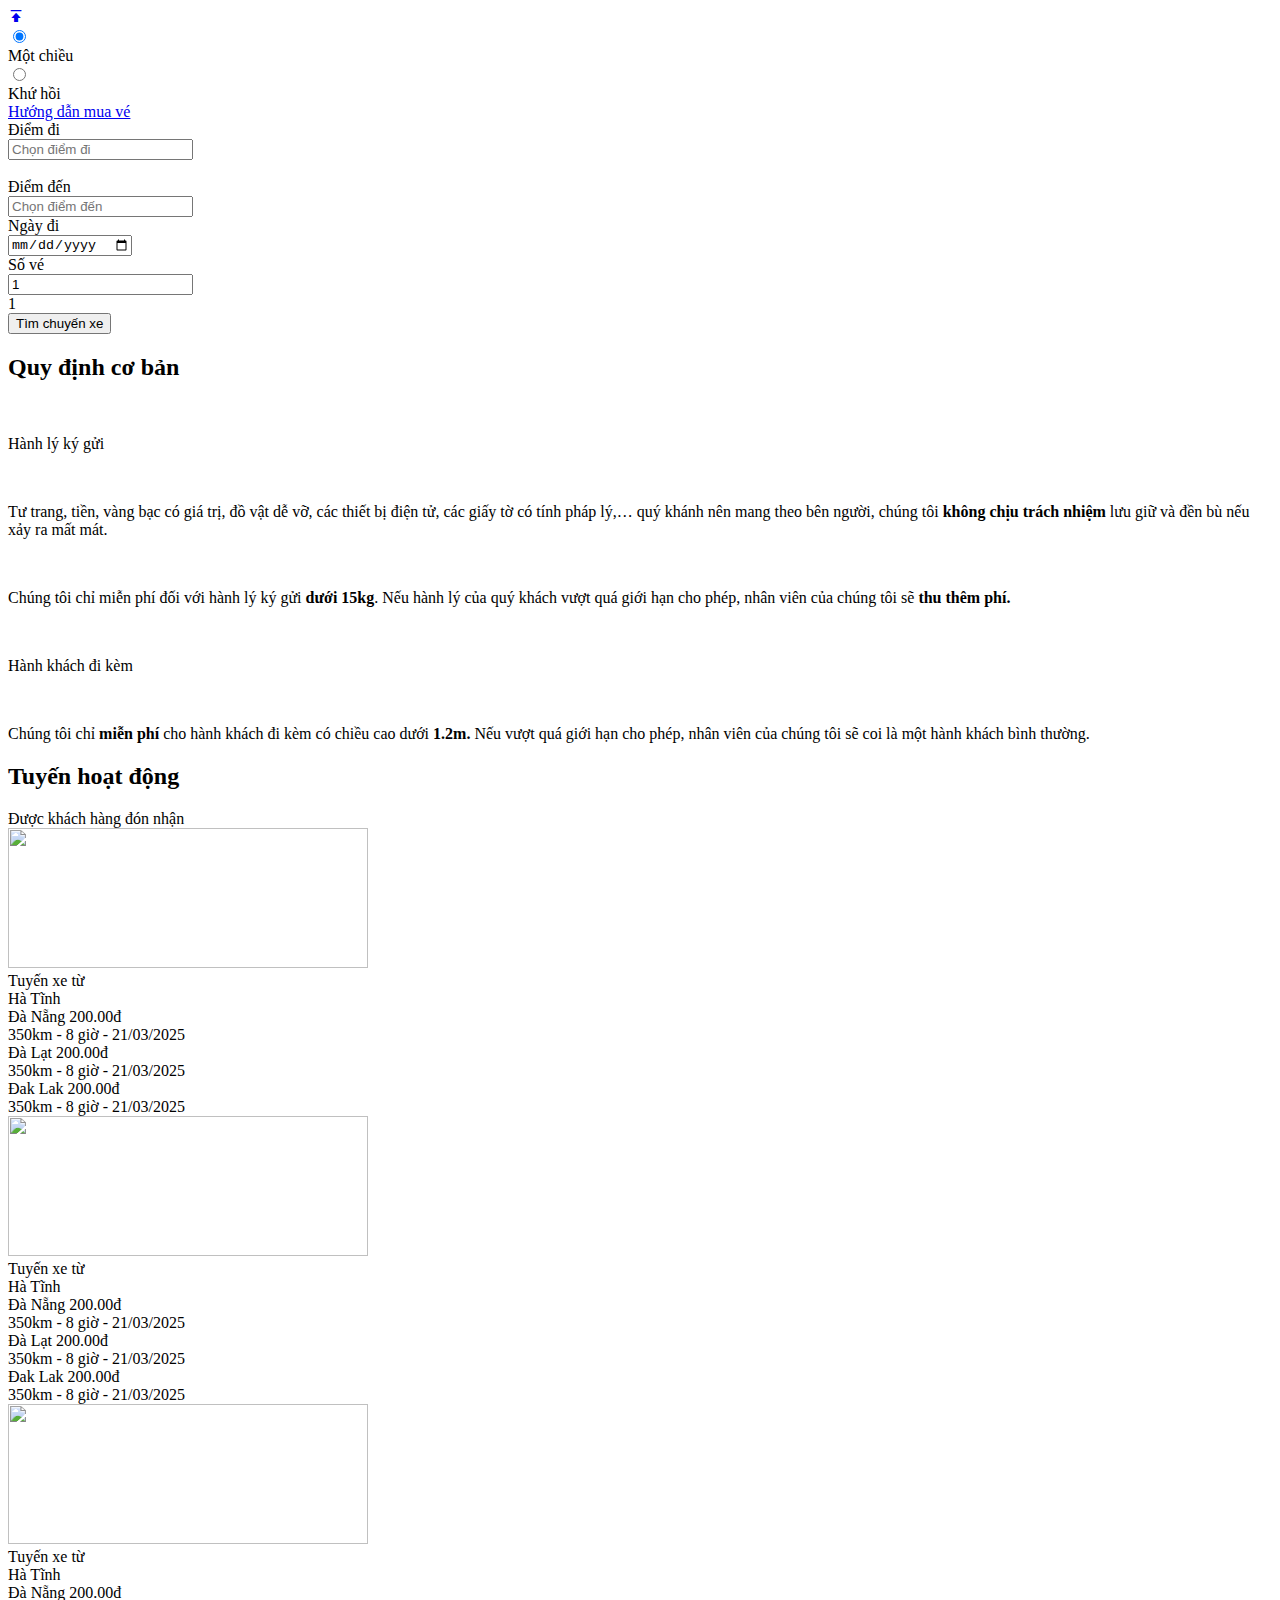
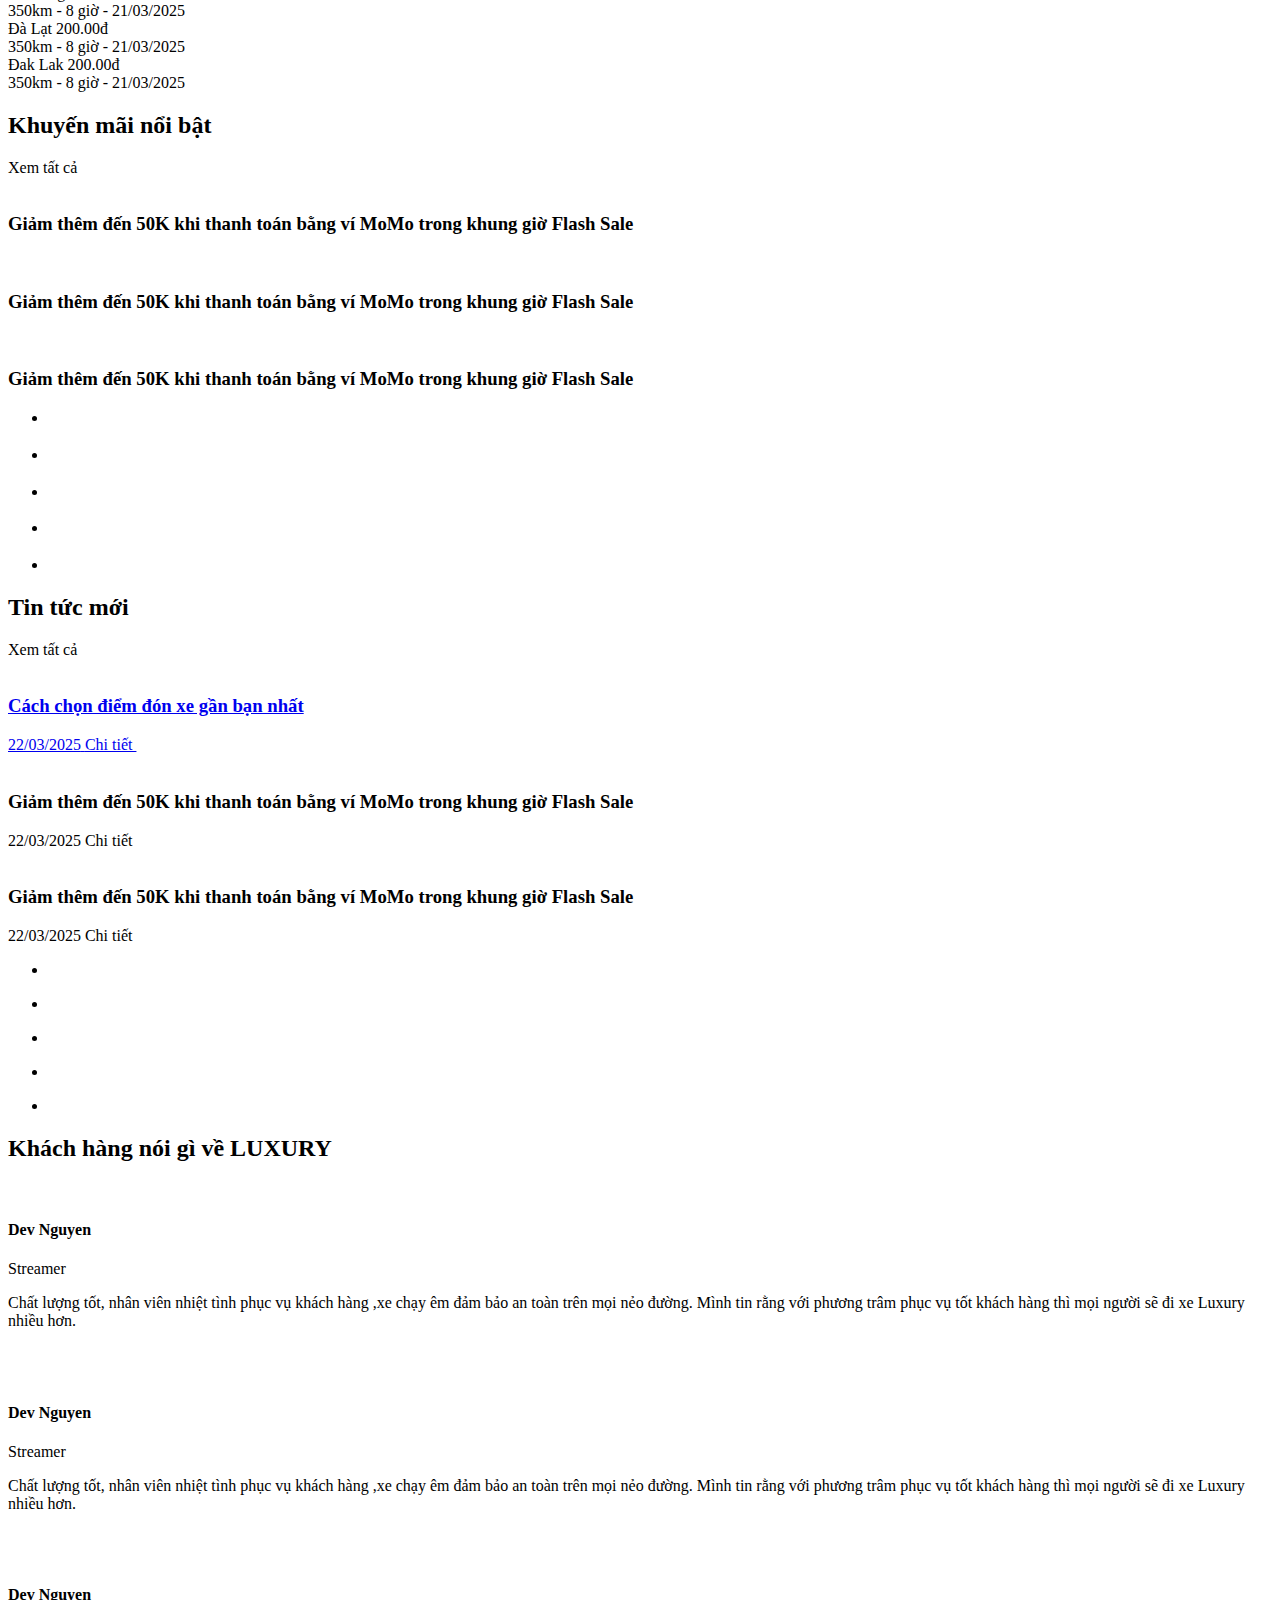
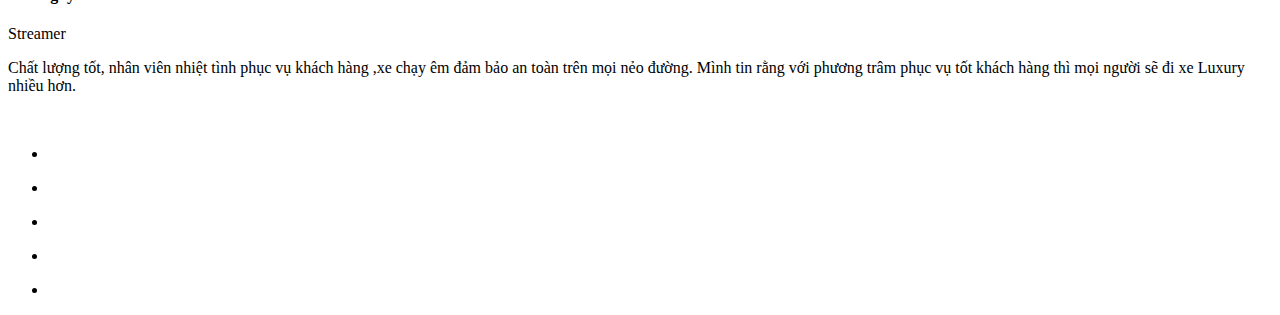
==== src/main/resources/index.html @ 5d23e28c "add index.html" ====
<!DOCTYPE html>
<html lang="en">

<head>
    <meta charset="UTF-8">
    <meta name="viewport" content="width=device-width, initial-scale=1.0">
    <title>LUXURY BUS</title>

    <!-- Favicon -->
    <link rel="apple-touch-icon" sizes="76x76" href="./assets/favicon/logo72x72.png">
    <link rel="icon" type="image/icon" sizes="32x32" href="./assets/favicon/logo32x32.png">
    <link rel="icon" type="image/icon" sizes="16x16" href="./assets/favicon/logo16x16.png">
    <link rel="manifest" href="./assets/favicon/site.webmanifest">
    <meta name="msapplication-TileColor" content="#da532c" />
    <meta name="theme-color" content="#ffffff" />

    <!-- Fonts -->
    <link rel="preconnect" href="https://fonts.googleapis.com">
    <link rel="preconnect" href="https://fonts.gstatic.com" crossorigin>
    <link href="https://fonts.googleapis.com/css2?family=Inter+Tight:ital,wght@0,100..900;1,100..900&display=swap"
        rel="stylesheet">

    <!-- Icon -->
    <link href="https://unpkg.com/boxicons@2.0.7/css/boxicons.min.css" rel="stylesheet" />

    <!-- Styles -->
    <link rel="stylesheet" href="./assets/css/main.css">

    <!-- Script -->
    <script src="./assets/js/scripts.js"></script>

</head>

<body>
    <!-- Header -->
    <header id="header" class="header"></header>
    <script>
        load("#header", "./templates/header.html");
    </script>

    <a href="#home" class="back-to-top">
        <i class="bx bxs-to-top"></i>
    </a>

    <!-- Main -->
    <main class="container home">
        <!-- Search tickets -->
        <div class="search-form">
            <form action="" class="search-form__form">
                <!-- Chọn loại vé -->
                <div class="search-form__select">
                    <div class="search-form__select search-form__select--left">
                        <div class="search-form__radio">
                            <div class="search-form__text-input">
                                <input type="radio" checked name="option" id="option1" class="search-form__input">
                            </div>
                            <label for="option1" class="search-form__label--option">Một chiều</label>
                        </div>
                        <div class="search-form__radio">
                            <div class="search-form__text-input">
                                <input type="radio" name="option" id="option2" class="search-form__input">
                            </div>
                            <label for="option2" class="search-form__label--option">Khứ hồi</label>
                        </div>
                    </div>
                    <div class="search-form__select search-form__select--right d-lg-none">
                        <a href="#!" class="text-value">Hướng dẫn mua vé</a>
                    </div>
                </div>

                <!-- Chọn thông tin -->
                <div class="search-form__content">
                    <!-- Row 1 -->
                    <div class="search-form__row search-form__row--left">
                        <div class="search-form__group search-form__group--left">
                            <label for="go-on" class="search-form__label">Điểm đi</label>
                            <div class="search-form__text-input input-search">
                                <input type="text" id="go-on" placeholder="Chọn điểm đi" required
                                    class="input-search__input input-search__input--go-on">
                            </div>
                        </div>
                        <img src="./assets/icons/switch_location.svg" class="search-form__group--icon switch-icon"
                            alt="">
                        <div class="search-form__group search-form__group--right">
                            <label for="go-off" class="search-form__label">Điểm đến</label>
                            <div class="search-form__text-input input-search">
                                <input type="text" id="go-off" placeholder="Chọn điểm đến" required
                                    class="input-search__input input-search__input--go-off">
                            </div>
                        </div>
                    </div>

                    <div class="separate d-none d-lg-block"></div>

                    <!-- Row 2 -->
                    <div class="search-form__row">
                        <div class="search-form__group">
                            <label for="full-name" class="search-form__label">Ngày đi</label>
                            <div class="search-form__text-input input-search">
                                <input type="date" id="full-name" placeholder="Chọn ngày đi" required
                                    class="input-search__input">
                            </div>
                        </div>
                        <div class="search-form__group search-form__group--lg">
                            <label for="full-name" class="search-form__label">Số vé</label>
                            <div class="search-form__text-input input-search input-search__icon d-lg-none">
                                <input type="text" id="full-name" value="1" required class="input-search__input">
                                <span class="d-lg-none">
                                    <img src="./assets/icons/arrow_down_select.svg" alt="">
                                </span>
                            </div>
                            <div class="search-form__text-input input-search input-search__icon--lg d-none d-lg-flex">
                                <span>1</span>
                                <img src="./assets/icons/arrow_down_select.svg" alt="">
                            </div>
                        </div>
                    </div>
                </div>

                <!-- Button -->
                <div class="search-form__bottom">
                    <button class="search-form__bottom--button btn btn--primary btn--rounded">Tìm chuyến xe</button>
                </div>
            </form>
        </div>

        <!-- Quy định -->
        <section id="rules" class="home__container">
            <div class="home__row">
                <h2 class="home__heading">Quy định cơ bản</h2>
            </div>
            <div class="home__rules row row-cols-2 row-cols-lg-1">
                <!-- Rules 1 -->
                <div class="col">
                    <article class="rules-item">
                        <div class="rules-item__info">
                            <div class="rules-item__title">
                                <span>
                                    <img class="rules-item__title--icon" src="./assets/icons/attach.svg" alt="">
                                </span>
                                <p class="rules-item__title--text">Hành lý ký gửi</p>
                            </div>
                            <div class="rules-item__desc">
                                <span>
                                    <img class="rules-item__desc--icon" src="./assets/icons/info.svg" alt="">
                                </span>
                                <p class="rules-item__desc--text">
                                    Tư trang, tiền, vàng bạc có giá trị, đồ vật dễ vỡ, các thiết bị điện tử, các giấy tờ
                                    có tính pháp lý,… quý khánh nên
                                    mang theo bên người, chúng tôi <strong>không chịu trách nhiệm </strong>lưu giữ và
                                    đền bù nếu xảy ra mất mát.
                                </p>
                            </div>
                            <div class="rules-item__desc">
                                <span>
                                    <img class="rules-item__desc--icon" src="./assets/icons/info.svg" alt="">
                                </span>
                                <p class="rules-item__desc--text">
                                    Chúng tôi chỉ miễn phí đối với hành lý ký gửi <strong>dưới 15kg</strong>. Nếu hành
                                    lý của quý khách vượt quá giới hạn cho phép, nhân viên
                                    của chúng tôi sẽ <strong>thu thêm phí.</strong> 
                                </p>
                            </div>
                        </div>
                    </article>
                </div>
                <!-- Rules 2 -->
                <div class="col">
                    <article class="rules-item">
                        <div class="rules-item__info">
                            <div class="rules-item__title">
                                <span>
                                    <img class="rules-item__title--icon" src="./assets/icons/people.svg" alt="">
                                </span>
                                <p class="rules-item__title--text">Hành khách đi kèm</p>
                            </div>
                            <div class="rules-item__desc">
                                <span>
                                    <img class="rules-item__desc--icon" src="./assets/icons/info.svg" alt="">
                                </span>
                                <p class="rules-item__desc--text">
                                    Chúng tôi chỉ <strong>miễn phí</strong> cho hành khách đi kèm có chiều cao dưới
                                    <strong>1.2m.</strong> Nếu vượt quá giới hạn cho phép, nhân viên của chúng
                                    tôi sẽ coi là một hành khách bình thường.
                                </p>
                            </div>
                        </div>
                    </article>
                </div>
            </div>
        </section>

        <!-- Tuyến hoạt động -->
        <section id="routes" class="home__container">
            <div class="home__row">
                <h2 class="home__heading">Tuyến hoạt động</h2>
                <span class="home__heading--content">Được khách hàng đón nhận</span>
            </div>
            <div class="home__route">
                <!-- Route 1 -->
                <article class="route-item">
                    <div class="route-item__thumb">
                        <img loading="lazy" width="360" height="140" decoding="async" src="./assets/imgs/sg.png" alt=""
                            class="">
                    </div>
                    <div class="route-item__intro">
                        <span class="route-item__intro--text">Tuyến xe từ</span>
                        <br>
                        <span class="route-item__intro--bold">Hà Tĩnh</span>
                    </div>
                    <div class="route-item__list">
                        <!-- Item 1 -->
                        <div class="route-item__item">
                            <div class="route-item__item--title">
                                <span class="route-item__item--text">Đà Nẵng</span>
                                <span class="route-item__item--price">200.00đ</span>
                            </div>
                            <span class="route-item__item--desc">350km - 8 giờ - 21/03/2025</span>
                        </div>
                        <!-- Item 2 -->
                        <div class="route-item__item">
                            <div class="route-item__item--title">
                                <span class="route-item__item--text">Đà Lạt</span>
                                <span class="route-item__item--price">200.00đ</span>
                            </div>
                            <span class="route-item__item--desc">350km - 8 giờ - 21/03/2025</span>
                        </div>
                        <!-- Item 3 -->
                        <div class="route-item__item">
                            <div class="route-item__item--title">
                                <span class="route-item__item--text">Đak Lak</span>
                                <span class="route-item__item--price">200.00đ</span>
                            </div>
                            <span class="route-item__item--desc">350km - 8 giờ - 21/03/2025</span>
                        </div>
                    </div>
                </article>
                <!-- Route 2 -->
                <article class="route-item">
                    <div class="route-item__thumb">
                        <img loading="lazy" width="360" height="140" decoding="async" src="./assets/imgs/sg.png" alt=""
                            class="">
                    </div>
                    <div class="route-item__intro">
                        <span class="route-item__intro--text">Tuyến xe từ</span>
                        <br>
                        <span class="route-item__intro--bold">Hà Tĩnh</span>
                    </div>
                    <div class="route-item__list">
                        <!-- Item 1 -->
                        <div class="route-item__item">
                            <div class="route-item__item--title">
                                <span class="route-item__item--text">Đà Nẵng</span>
                                <span class="route-item__item--price">200.00đ</span>
                            </div>
                            <span class="route-item__item--desc">350km - 8 giờ - 21/03/2025</span>
                        </div>
                        <!-- Item 2 -->
                        <div class="route-item__item">
                            <div class="route-item__item--title">
                                <span class="route-item__item--text">Đà Lạt</span>
                                <span class="route-item__item--price">200.00đ</span>
                            </div>
                            <span class="route-item__item--desc">350km - 8 giờ - 21/03/2025</span>
                        </div>
                        <!-- Item 3 -->
                        <div class="route-item__item">
                            <div class="route-item__item--title">
                                <span class="route-item__item--text">Đak Lak</span>
                                <span class="route-item__item--price">200.00đ</span>
                            </div>
                            <span class="route-item__item--desc">350km - 8 giờ - 21/03/2025</span>
                        </div>
                    </div>
                </article>
                <!-- Route 3 -->
                <article class="route-item">
                    <div class="route-item__thumb">
                        <img loading="lazy" width="360" height="140" decoding="async" src="./assets/imgs/sg.png" alt=""
                            class="">
                    </div>
                    <div class="route-item__intro">
                        <span class="route-item__intro--text">Tuyến xe từ</span>
                        <br>
                        <span class="route-item__intro--bold">Hà Tĩnh</span>
                    </div>
                    <div class="route-item__list">
                        <!-- Item 1 -->
                        <div class="route-item__item">
                            <div class="route-item__item--title">
                                <span class="route-item__item--text">Đà Nẵng</span>
                                <span class="route-item__item--price">200.00đ</span>
                            </div>
                            <span class="route-item__item--desc">350km - 8 giờ - 21/03/2025</span>
                        </div>
                        <!-- Item 2 -->
                        <div class="route-item__item">
                            <div class="route-item__item--title">
                                <span class="route-item__item--text">Đà Lạt</span>
                                <span class="route-item__item--price">200.00đ</span>
                            </div>
                            <span class="route-item__item--desc">350km - 8 giờ - 21/03/2025</span>
                        </div>
                        <!-- Item 3 -->
                        <div class="route-item__item">
                            <div class="route-item__item--title">
                                <span class="route-item__item--text">Đak Lak</span>
                                <span class="route-item__item--price">200.00đ</span>
                            </div>
                            <span class="route-item__item--desc">350km - 8 giờ - 21/03/2025</span>
                        </div>
                    </div>
                </article>
            </div>
        </section>

        <!-- Khuyến mãi -->
        <section id="sales" class="home__container">
            <div class="home__row">
                <h2 class="home__heading">Khuyến mãi nổi bật</h2>
            </div>
            <div class="home__sales-container">
                <div class="home__sales">
                    <span class="home__sales--view d-md-none">Xem tất cả</span>
                    <div class="sales-container">
                        <div class="sales-list">
                            <!-- Sales 1 -->
                            <article class="sales-item">
                                <img src="./assets/imgs/sales.png" alt="" class="sales-item__thumb">
                                <div class="sales-item__info">
                                    <h3 class="sales-item__title">
                                        Giảm thêm đến 50K khi thanh toán bằng ví MoMo trong khung giờ Flash Sale
                                    </h3>
                                </div>
                            </article>
                            <!-- Sales 2 -->
                            <article class="sales-item d-sm-none">
                                <img src="./assets/imgs/sales.png" alt="" class="sales-item__thumb">
                                <div class="sales-item__info">
                                    <h3 class="sales-item__title">
                                        Giảm thêm đến 50K khi thanh toán bằng ví MoMo trong khung giờ Flash Sale
                                    </h3>
                                </div>
                            </article>
                            <!-- Sales 3 -->
                            <article class="sales-item d-lg-none">
                                <img src="./assets/imgs/sales.png" alt="" class="sales-item__thumb">
                                <div class="sales-item__info">
                                    <h3 class="sales-item__title">
                                        Giảm thêm đến 50K khi thanh toán bằng ví MoMo trong khung giờ Flash Sale
                                    </h3>
                                </div>
                            </article>
                        </div>
                    </div>
                </div>
                <ul class="slick-dots">
                    <li>
                        <div class="dots"></div>
                    </li>
                    <li>
                        <div class="dots"></div>
                    </li>
                    <li class="slick-active">
                        <div class="dots"></div>
                    </li>
                    <li>
                        <div class="dots"></div>
                    </li>
                    <li>
                        <div class="dots"></div>
                    </li>
                </ul>
            </div>
        </section>

        <!-- Tin tức -->
        <section id="news" class="home__container">
            <div class="home__row">
                <h2 class="home__heading">Tin tức mới</h2>
            </div>
            <div class="home__sales-container">
                <div class="home__sales">
                    <span class="home__sales--view d-md-none">Xem tất cả</span>
                    <div class="sales-container">
                        <div class="sales-list">
                            <!-- Sales 1 -->
                            <a href="#!">
                                <article class="sales-item">
                                    <img src="./assets/imgs/order.png" alt="" class="sales-item__thumb">
                                    <div class="sales-item__info">
                                        <h3 class="sales-item__title">
                                            Cách chọn điểm đón xe gần bạn nhất
                                        </h3>
                                    </div>
                                    <div class="sales-item__desc">
                                        <span class="sales-item__desc--text">22/03/2025</span>
                                        <span class="sales-item__desc--detail">
                                            Chi tiết
                                            <img src="./assets/icons/arrow.svg" alt="" class="sales-item__desc--icon">
                                        </span>
                                    </div>
                                </article>
                            </a>
                            <!-- Sales 2 -->
                            <article class="sales-item d-sm-none">
                                <img src="./assets/imgs/sales.png" alt="" class="sales-item__thumb">
                                <div class="sales-item__info">
                                    <h3 class="sales-item__title">
                                        Giảm thêm đến 50K khi thanh toán bằng ví MoMo trong khung giờ Flash Sale
                                    </h3>
                                </div>
                                <div class="sales-item__desc">
                                    <span class="sales-item__desc--text">22/03/2025</span>
                                    <span class="sales-item__desc--detail">
                                        Chi tiết
                                        <img src="./assets/icons/arrow.svg" alt="" class="sales-item__desc--icon">
                                    </span>
                                </div>
                            </article>
                            <!-- Sales 3 -->
                            <article class="sales-item d-lg-none">
                                <img src="./assets/imgs/sales.png" alt="" class="sales-item__thumb">
                                <div class="sales-item__info">
                                    <h3 class="sales-item__title">
                                        Giảm thêm đến 50K khi thanh toán bằng ví MoMo trong khung giờ Flash Sale
                                    </h3>
                                </div>
                                <div class="sales-item__desc">
                                    <span class="sales-item__desc--text">22/03/2025</span>
                                    <span class="sales-item__desc--detail">
                                        Chi tiết
                                        <img src="./assets/icons/arrow.svg" alt="" class="sales-item__desc--icon">
                                    </span>
                                </div>
                            </article>
                        </div>
                    </div>
                </div>
                <ul class="slick-dots">
                    <li>
                        <div class="dots"></div>
                    </li>
                    <li>
                        <div class="dots"></div>
                    </li>
                    <li class="slick-active">
                        <div class="dots"></div>
                    </li>
                    <li>
                        <div class="dots"></div>
                    </li>
                    <li>
                        <div class="dots"></div>
                    </li>
                </ul>
            </div>
        </section>

        <!-- Đánh giá -->
        <section class="home__container">
            <div class="home__row">
                <h2 class="home__heading">Khách hàng nói gì về LUXURY</h2>
            </div>
            <div class="home__review-container">
                <div class="home__review row row-cols-3 row-cols-lg-2 row-cols-md-1">
                    <!-- Review 1 -->
                    <div class="col">
                        <article class="review-item">
                            <div class="review-item__avt">
                                <img src="./assets/imgs/avatar.png" alt="" class="review-item__avt--img">
                            </div>
                            <div class="review-item__info">
                                <div class="review-item__title">
                                    <h4 class="review-item__title--text">Dev Nguyen</h4>
                                </div>
                                <p class="review-item__title--desc">Streamer</p>
                                <div class="review-item__desc">
                                    <p class="review-item__desc--text">
                                        Chất lượng tốt, nhân viên nhiệt tình phục vụ khách hàng ,xe chạy êm đảm bảo an toàn trên mọi nẻo
                                        đường. Mình tin rằng
                                        với phương trâm phục vụ tốt khách hàng thì mọi người sẽ đi xe Luxury nhiều hơn.
                                    </p>
                                </div>
                                <div class="review-item__star">
                                    <span>
                                        <img class="" src="./assets/icons/review.svg" alt="">
                                    </span>
                                </div>
                            </div>
                        </article>
                    </div>
                    <!-- Review 2 -->
                    <div class="col d-md-none">
                        <article class="review-item">
                            <div class="review-item__avt">
                                <img src="./assets/imgs/avatar.png" alt="" class="review-item__avt--img">
                            </div>
                            <div class="review-item__info">
                                <div class="review-item__title">
                                    <h4 class="review-item__title--text">Dev Nguyen</h4>
                                </div>
                                <p class="review-item__title--desc">Streamer</p>
                                <div class="review-item__desc">
                                    <p class="review-item__desc--text">
                                        Chất lượng tốt, nhân viên nhiệt tình phục vụ khách hàng ,xe chạy êm đảm bảo an toàn trên mọi nẻo
                                        đường. Mình tin rằng
                                        với phương trâm phục vụ tốt khách hàng thì mọi người sẽ đi xe Luxury nhiều hơn.
                                    </p>
                                </div>
                                <div class="review-item__star">
                                    <span>
                                        <img class="" src="./assets/icons/review.svg" alt="">
                                    </span>
                                </div>
                            </div>
                        </article>
                    </div>
                    <!-- Review 3 -->
                    <div class="col d-lg-none">
                        <article class="review-item">
                            <div class="review-item__avt">
                                <img src="./assets/imgs/avatar.png" alt="" class="review-item__avt--img">
                            </div>
                            <div class="review-item__info">
                                <div class="review-item__title">
                                    <h4 class="review-item__title--text">Dev Nguyen</h4>
                                </div>
                                <p class="review-item__title--desc">Streamer</p>
                                <div class="review-item__desc">
                                    <p class="review-item__desc--text">
                                        Chất lượng tốt, nhân viên nhiệt tình phục vụ khách hàng ,xe chạy êm đảm bảo an toàn trên mọi nẻo
                                        đường. Mình tin rằng
                                        với phương trâm phục vụ tốt khách hàng thì mọi người sẽ đi xe Luxury nhiều hơn.
                                    </p>
                                </div>
                                <div class="review-item__star">
                                    <span>
                                        <img class="" src="./assets/icons/review.svg" alt="">
                                    </span>
                                </div>
                            </div>
                        </article>
                    </div>
                </div>
                <ul class="slick-dots">
                    <li>
                        <div class="dots"></div>
                    </li>
                    <li>
                        <div class="dots"></div>
                    </li>
                    <li class="slick-active">
                        <div class="dots"></div>
                    </li>
                    <li>
                        <div class="dots"></div>
                    </li>
                    <li>
                        <div class="dots"></div>
                    </li>
                </ul>
            </div>
        </section>
    </main>

    <!-- Footer -->
    <footer id="footer" class="footer"></footer>
    <script>
        load("#footer", "./templates/footer.html");
    </script>

    <script src="./assets/js/index.js"></script>
</body>

</html>
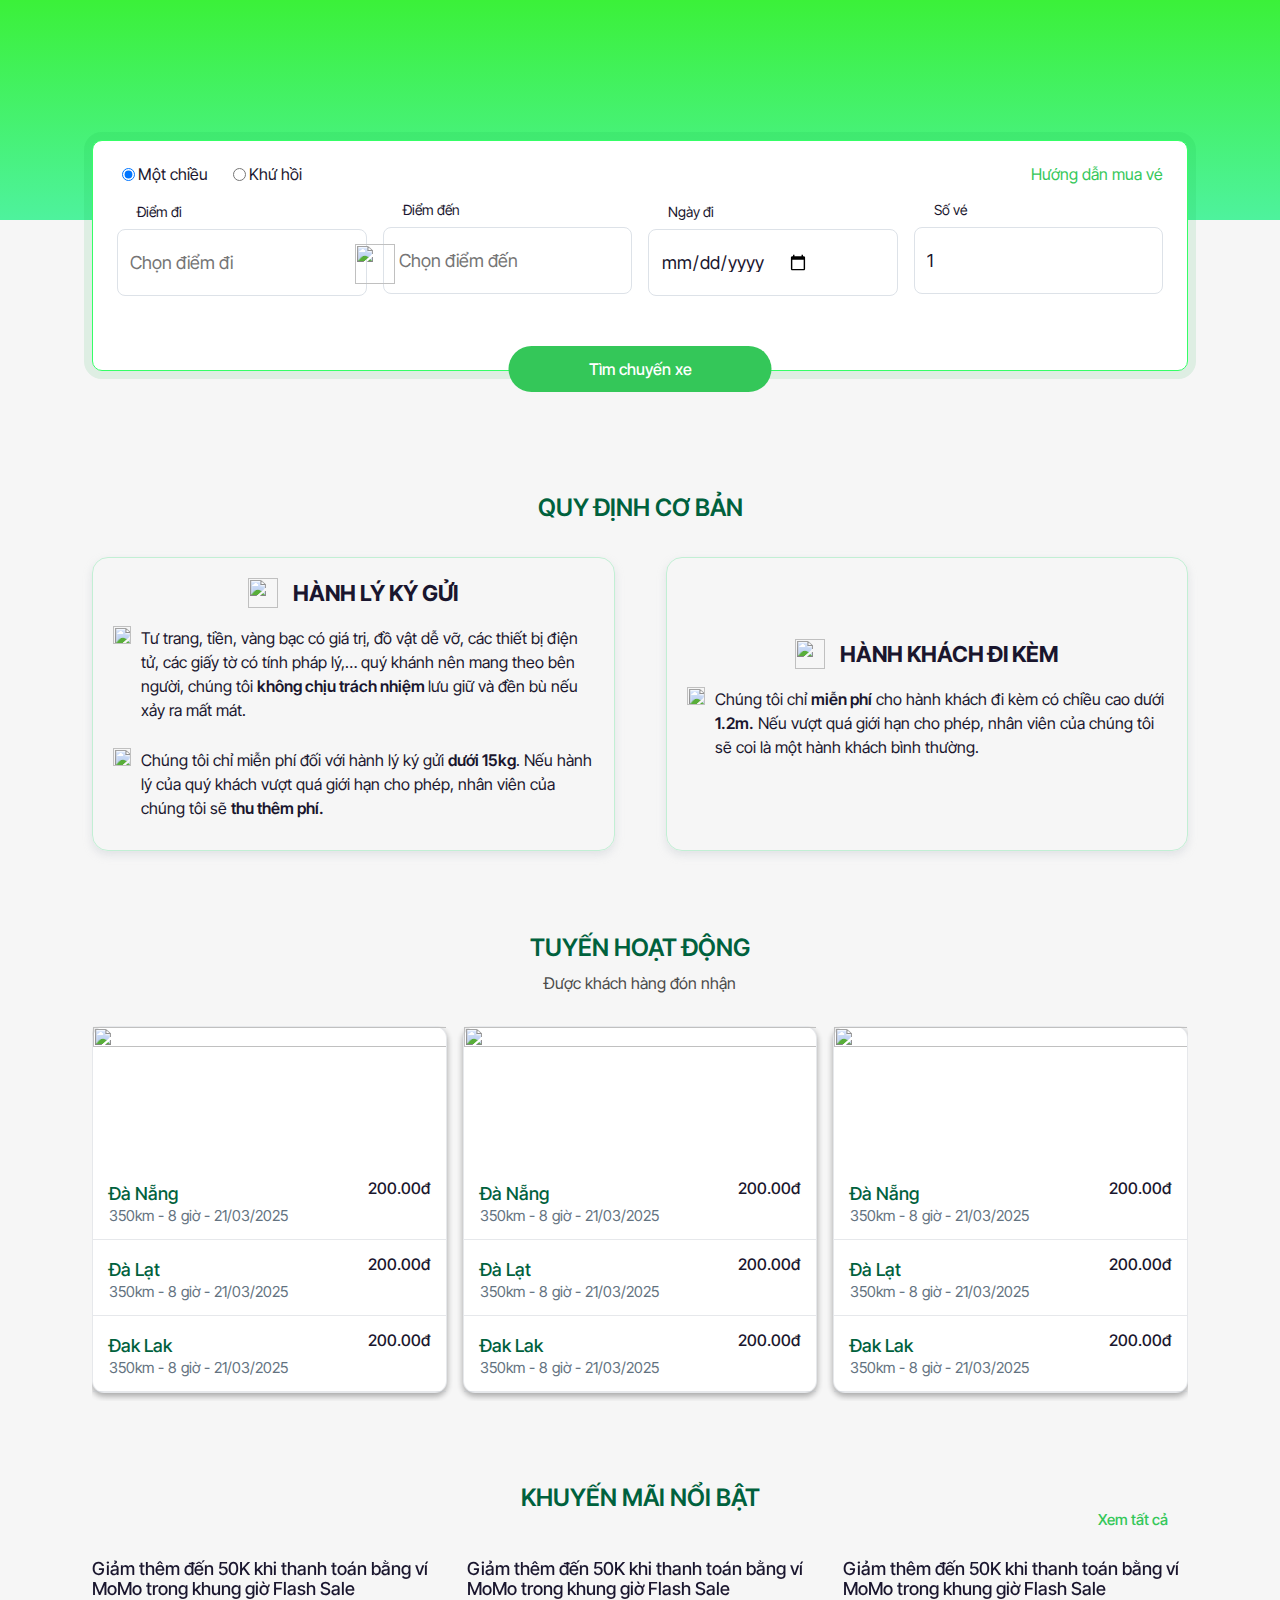
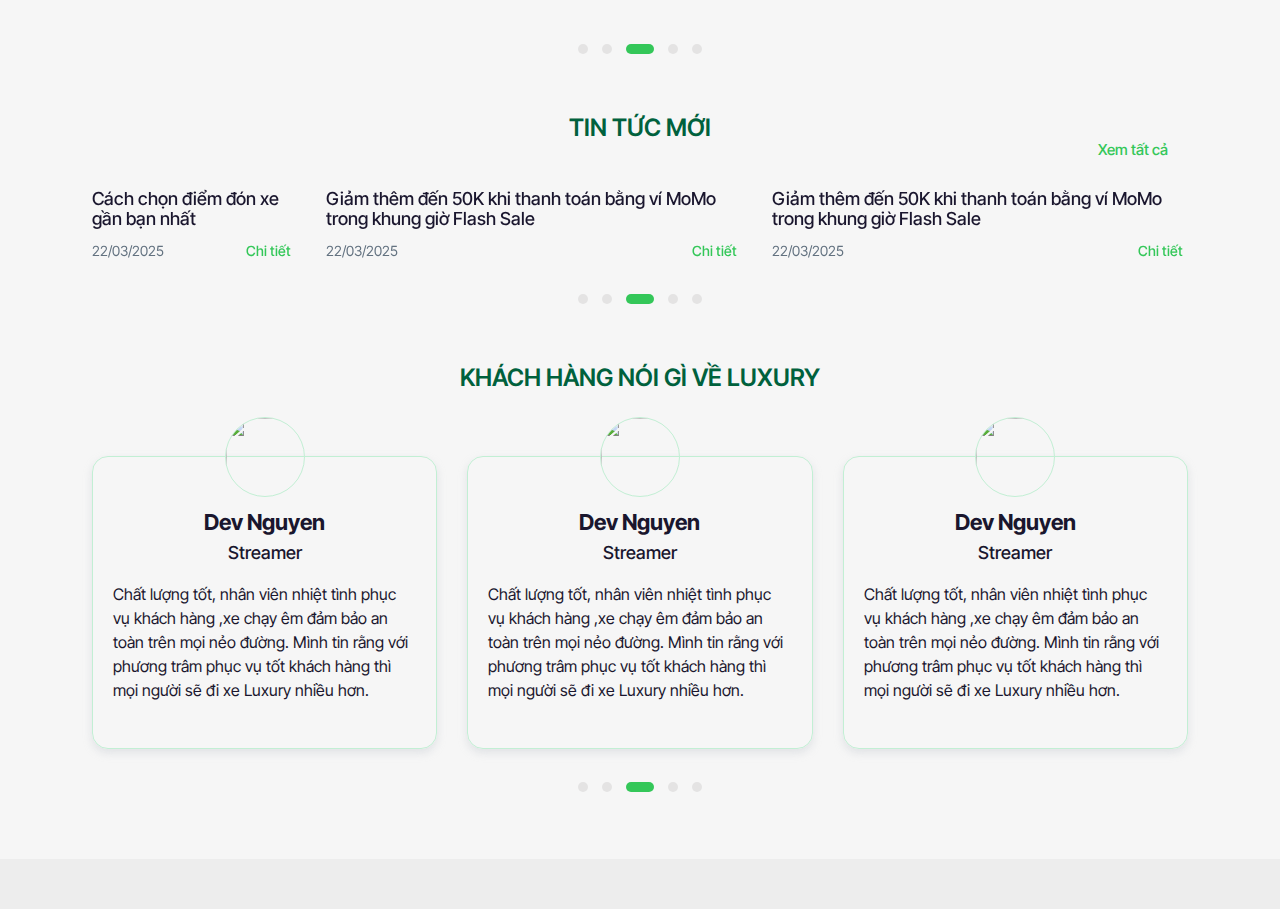
==== commit 66324093: "update css" ====
--- a/src/main/resources/index.html
+++ b/src/main/resources/index.html
@@ -24,7 +24,7 @@
     <link href="https://unpkg.com/boxicons@2.0.7/css/boxicons.min.css" rel="stylesheet" />
 
     <!-- Styles -->
-    <link rel="stylesheet" href="./assets/css/main.css">
+    <link rel="stylesheet" href="../resources/static/css/main.css">
 
     <!-- Script -->
     <script src="./assets/js/scripts.js"></script>
--- a/src/main/resources/static/css/main.css
+++ b/src/main/resources/static/css/main.css
@@ -0,0 +1,4195 @@
+/* http://meyerweb.com/eric/tools/css/reset/ 
+   v2.0 | 20110126
+   License: none (public domain)
+*/
+html,
+body,
+div,
+span,
+applet,
+object,
+iframe,
+h1,
+h2,
+h3,
+h4,
+h5,
+h6,
+p,
+blockquote,
+pre,
+a,
+abbr,
+acronym,
+address,
+big,
+cite,
+code,
+del,
+dfn,
+em,
+img,
+ins,
+kbd,
+q,
+s,
+samp,
+small,
+strike,
+strong,
+sub,
+sup,
+tt,
+var,
+b,
+u,
+i,
+center,
+dl,
+dt,
+dd,
+ol,
+ul,
+li,
+fieldset,
+form,
+label,
+legend,
+table,
+caption,
+tbody,
+tfoot,
+thead,
+tr,
+th,
+td,
+article,
+aside,
+canvas,
+details,
+embed,
+figure,
+figcaption,
+footer,
+header,
+hgroup,
+menu,
+nav,
+output,
+ruby,
+section,
+summary,
+time,
+mark,
+audio,
+video {
+  margin: 0;
+  padding: 0;
+  border: 0;
+  font-size: 100%;
+  font: inherit;
+  vertical-align: baseline;
+}
+
+/* HTML5 display-role reset for older browsers */
+article,
+aside,
+details,
+figcaption,
+figure,
+footer,
+header,
+hgroup,
+menu,
+nav,
+section {
+  display: block;
+}
+
+body {
+  line-height: 1;
+}
+
+ol,
+ul {
+  list-style: none;
+}
+
+blockquote,
+q {
+  quotes: none;
+}
+
+blockquote:before,
+blockquote:after,
+q:before,
+q:after {
+  content: "";
+  content: none;
+}
+
+table {
+  border-collapse: collapse;
+  border-spacing: 0;
+}
+
+*, ::before, ::after {
+  box-sizing: border-box;
+}
+
+* {
+  -webkit-tap-highlight-color: transparent;
+}
+
+body, html {
+  scroll-behavior: smooth;
+}
+
+html {
+  font-size: 62.5%;
+}
+
+body {
+  font-size: 1.6rem;
+  font-family: Inter Tight, sans-serif;
+  color: var(--text-color);
+  background: var(--body-bg);
+}
+
+a {
+  color: inherit;
+  text-decoration: none;
+}
+
+button {
+  border: none;
+  outline: none;
+  background: transparent;
+  padding: 0;
+  cursor: pointer;
+}
+
+a, button, input, textarea, select, img, label {
+  padding: 0;
+  font-family: inherit;
+  color: inherit;
+  outline: none;
+  border: none;
+}
+
+img, video {
+  max-width: 100%;
+  height: auto;
+}
+
+input, textarea {
+  background: transparent;
+}
+
+input:-webkit-autofill,
+input:-webkit-autofill:focus,
+input:-webkit-autofill:active,
+input:-webkit-autofill:hover {
+  transition: background-color 1s 9999s;
+  -webkit-text-fill-color: var(--text-color);
+  caret-color: var(--text-color);
+}
+
+.icon {
+  filter: var(--icon-color);
+}
+
+i, em {
+  font-style: italic;
+}
+
+b, strong {
+  font-weight: 600;
+}
+
+.separate {
+  margin: var(--margin) 0;
+  height: 0.5px;
+  background-color: var(--separate-color);
+}
+
+.row > *, .container-fluid, .container {
+  padding-left: calc(var(--grid-gutter-x) * 0.5);
+  padding-right: calc(var(--grid-gutter-x) * 0.5);
+}
+
+.container-fluid, .container {
+  --grid-gutter-x: 30px;
+  --grid-gutter-y: 0;
+  width: 1126px;
+  margin-left: auto;
+  margin-right: auto;
+}
+
+.container {
+  width: 1126px;
+}
+
+.row {
+  display: flex;
+  flex-wrap: wrap;
+  margin-top: calc(var(--grid-gutter-y) * -1);
+  margin-left: calc(var(--grid-gutter-x) * 0.5 * -1);
+  margin-right: calc(var(--grid-gutter-x) * 0.5 * -1);
+}
+.row > * {
+  margin-top: var(--grid-gutter-y);
+}
+
+.col {
+  flex: 1 0;
+}
+
+.row-cols-1 > * {
+  flex: 0 0 auto;
+  width: 100%;
+}
+
+.row-cols-2 > * {
+  flex: 0 0 auto;
+  width: 50%;
+}
+
+.row-cols-3 > * {
+  flex: 0 0 auto;
+  width: 33.3333333333%;
+}
+
+.row-cols-4 > * {
+  flex: 0 0 auto;
+  width: 25%;
+}
+
+.row-cols-5 > * {
+  flex: 0 0 auto;
+  width: 20%;
+}
+
+.row-cols-6 > * {
+  flex: 0 0 auto;
+  width: 16.6666666667%;
+}
+
+.col-1 {
+  flex: 0 0 auto;
+  width: 8.3333333333%;
+}
+
+.col-2 {
+  flex: 0 0 auto;
+  width: 16.6666666667%;
+}
+
+.col-3 {
+  flex: 0 0 auto;
+  width: 25%;
+}
+
+.col-4 {
+  flex: 0 0 auto;
+  width: 33.3333333333%;
+}
+
+.col-5 {
+  flex: 0 0 auto;
+  width: 41.6666666667%;
+}
+
+.col-6 {
+  flex: 0 0 auto;
+  width: 50%;
+}
+
+.col-7 {
+  flex: 0 0 auto;
+  width: 58.3333333333%;
+}
+
+.col-8 {
+  flex: 0 0 auto;
+  width: 66.6666666667%;
+}
+
+.col-9 {
+  flex: 0 0 auto;
+  width: 75%;
+}
+
+.col-10 {
+  flex: 0 0 auto;
+  width: 83.3333333333%;
+}
+
+.col-11 {
+  flex: 0 0 auto;
+  width: 91.6666666667%;
+}
+
+.col-12 {
+  flex: 0 0 auto;
+  width: 100%;
+}
+
+.offset-0 {
+  margin-left: 0;
+}
+
+.offset-1 {
+  margin-left: 8.3333333333%;
+}
+
+.offset-2 {
+  margin-left: 16.6666666667%;
+}
+
+.offset-3 {
+  margin-left: 25%;
+}
+
+.offset-4 {
+  margin-left: 33.3333333333%;
+}
+
+.offset-5 {
+  margin-left: 41.6666666667%;
+}
+
+.offset-6 {
+  margin-left: 50%;
+}
+
+.offset-7 {
+  margin-left: 58.3333333333%;
+}
+
+.offset-8 {
+  margin-left: 66.6666666667%;
+}
+
+.offset-9 {
+  margin-left: 75%;
+}
+
+.offset-10 {
+  margin-left: 83.3333333333%;
+}
+
+.offset-11 {
+  margin-left: 91.6666666667%;
+}
+
+.g-0,
+.gx-0 {
+  --grid-gutter-x: 0px;
+}
+
+.g-0,
+.gy-0 {
+  --grid-gutter-y: 0px;
+}
+
+.g-1,
+.gx-1 {
+  --grid-gutter-x: 7.5px;
+}
+
+.g-1,
+.gy-1 {
+  --grid-gutter-y: 7.5px;
+}
+
+.g-2,
+.gx-2 {
+  --grid-gutter-x: 15px;
+}
+
+.g-2,
+.gy-2 {
+  --grid-gutter-y: 15px;
+}
+
+.g-3,
+.gx-3 {
+  --grid-gutter-x: 30px;
+}
+
+.g-3,
+.gy-3 {
+  --grid-gutter-y: 30px;
+}
+
+.g-4,
+.gx-4 {
+  --grid-gutter-x: 45px;
+}
+
+.g-4,
+.gy-4 {
+  --grid-gutter-y: 45px;
+}
+
+.g-5,
+.gx-5 {
+  --grid-gutter-x: 90px;
+}
+
+.g-5,
+.gy-5 {
+  --grid-gutter-y: 90px;
+}
+
+@media (max-width: 1399.98px) {
+  .container {
+    max-width: 1140px;
+  }
+  .row-cols-xxl-1 > * {
+    flex: 0 0 auto;
+    width: 100%;
+  }
+  .row-cols-xxl-2 > * {
+    flex: 0 0 auto;
+    width: 50%;
+  }
+  .row-cols-xxl-3 > * {
+    flex: 0 0 auto;
+    width: 33.3333333333%;
+  }
+  .row-cols-xxl-4 > * {
+    flex: 0 0 auto;
+    width: 25%;
+  }
+  .row-cols-xxl-5 > * {
+    flex: 0 0 auto;
+    width: 20%;
+  }
+  .row-cols-xxl-6 > * {
+    flex: 0 0 auto;
+    width: 16.6666666667%;
+  }
+  .col-xxl-1 {
+    flex: 0 0 auto;
+    width: 8.3333333333%;
+  }
+  .col-xxl-2 {
+    flex: 0 0 auto;
+    width: 16.6666666667%;
+  }
+  .col-xxl-3 {
+    flex: 0 0 auto;
+    width: 25%;
+  }
+  .col-xxl-4 {
+    flex: 0 0 auto;
+    width: 33.3333333333%;
+  }
+  .col-xxl-5 {
+    flex: 0 0 auto;
+    width: 41.6666666667%;
+  }
+  .col-xxl-6 {
+    flex: 0 0 auto;
+    width: 50%;
+  }
+  .col-xxl-7 {
+    flex: 0 0 auto;
+    width: 58.3333333333%;
+  }
+  .col-xxl-8 {
+    flex: 0 0 auto;
+    width: 66.6666666667%;
+  }
+  .col-xxl-9 {
+    flex: 0 0 auto;
+    width: 75%;
+  }
+  .col-xxl-10 {
+    flex: 0 0 auto;
+    width: 83.3333333333%;
+  }
+  .col-xxl-11 {
+    flex: 0 0 auto;
+    width: 91.6666666667%;
+  }
+  .col-xxl-12 {
+    flex: 0 0 auto;
+    width: 100%;
+  }
+  .offset-xxl-0 {
+    margin-left: 0;
+  }
+  .offset-xxl-1 {
+    margin-left: 8.3333333333%;
+  }
+  .offset-xxl-2 {
+    margin-left: 16.6666666667%;
+  }
+  .offset-xxl-3 {
+    margin-left: 25%;
+  }
+  .offset-xxl-4 {
+    margin-left: 33.3333333333%;
+  }
+  .offset-xxl-5 {
+    margin-left: 41.6666666667%;
+  }
+  .offset-xxl-6 {
+    margin-left: 50%;
+  }
+  .offset-xxl-7 {
+    margin-left: 58.3333333333%;
+  }
+  .offset-xxl-8 {
+    margin-left: 66.6666666667%;
+  }
+  .offset-xxl-9 {
+    margin-left: 75%;
+  }
+  .offset-xxl-10 {
+    margin-left: 83.3333333333%;
+  }
+  .offset-xxl-11 {
+    margin-left: 91.6666666667%;
+  }
+  .g-xxl-0,
+  .gx-xxl-0 {
+    --grid-gutter-x: 0px;
+  }
+  .g-xxl-0,
+  .gy-xxl-0 {
+    --grid-gutter-y: 0px;
+  }
+  .g-xxl-1,
+  .gx-xxl-1 {
+    --grid-gutter-x: 7.5px;
+  }
+  .g-xxl-1,
+  .gy-xxl-1 {
+    --grid-gutter-y: 7.5px;
+  }
+  .g-xxl-2,
+  .gx-xxl-2 {
+    --grid-gutter-x: 15px;
+  }
+  .g-xxl-2,
+  .gy-xxl-2 {
+    --grid-gutter-y: 15px;
+  }
+  .g-xxl-3,
+  .gx-xxl-3 {
+    --grid-gutter-x: 30px;
+  }
+  .g-xxl-3,
+  .gy-xxl-3 {
+    --grid-gutter-y: 30px;
+  }
+  .g-xxl-4,
+  .gx-xxl-4 {
+    --grid-gutter-x: 45px;
+  }
+  .g-xxl-4,
+  .gy-xxl-4 {
+    --grid-gutter-y: 45px;
+  }
+  .g-xxl-5,
+  .gx-xxl-5 {
+    --grid-gutter-x: 90px;
+  }
+  .g-xxl-5,
+  .gy-xxl-5 {
+    --grid-gutter-y: 90px;
+  }
+}
+@media (max-width: 1199.98px) {
+  .container {
+    max-width: 960px;
+  }
+  .row-cols-xl-1 > * {
+    flex: 0 0 auto;
+    width: 100%;
+  }
+  .row-cols-xl-2 > * {
+    flex: 0 0 auto;
+    width: 50%;
+  }
+  .row-cols-xl-3 > * {
+    flex: 0 0 auto;
+    width: 33.3333333333%;
+  }
+  .row-cols-xl-4 > * {
+    flex: 0 0 auto;
+    width: 25%;
+  }
+  .row-cols-xl-5 > * {
+    flex: 0 0 auto;
+    width: 20%;
+  }
+  .row-cols-xl-6 > * {
+    flex: 0 0 auto;
+    width: 16.6666666667%;
+  }
+  .col-xl-1 {
+    flex: 0 0 auto;
+    width: 8.3333333333%;
+  }
+  .col-xl-2 {
+    flex: 0 0 auto;
+    width: 16.6666666667%;
+  }
+  .col-xl-3 {
+    flex: 0 0 auto;
+    width: 25%;
+  }
+  .col-xl-4 {
+    flex: 0 0 auto;
+    width: 33.3333333333%;
+  }
+  .col-xl-5 {
+    flex: 0 0 auto;
+    width: 41.6666666667%;
+  }
+  .col-xl-6 {
+    flex: 0 0 auto;
+    width: 50%;
+  }
+  .col-xl-7 {
+    flex: 0 0 auto;
+    width: 58.3333333333%;
+  }
+  .col-xl-8 {
+    flex: 0 0 auto;
+    width: 66.6666666667%;
+  }
+  .col-xl-9 {
+    flex: 0 0 auto;
+    width: 75%;
+  }
+  .col-xl-10 {
+    flex: 0 0 auto;
+    width: 83.3333333333%;
+  }
+  .col-xl-11 {
+    flex: 0 0 auto;
+    width: 91.6666666667%;
+  }
+  .col-xl-12 {
+    flex: 0 0 auto;
+    width: 100%;
+  }
+  .offset-xl-0 {
+    margin-left: 0;
+  }
+  .offset-xl-1 {
+    margin-left: 8.3333333333%;
+  }
+  .offset-xl-2 {
+    margin-left: 16.6666666667%;
+  }
+  .offset-xl-3 {
+    margin-left: 25%;
+  }
+  .offset-xl-4 {
+    margin-left: 33.3333333333%;
+  }
+  .offset-xl-5 {
+    margin-left: 41.6666666667%;
+  }
+  .offset-xl-6 {
+    margin-left: 50%;
+  }
+  .offset-xl-7 {
+    margin-left: 58.3333333333%;
+  }
+  .offset-xl-8 {
+    margin-left: 66.6666666667%;
+  }
+  .offset-xl-9 {
+    margin-left: 75%;
+  }
+  .offset-xl-10 {
+    margin-left: 83.3333333333%;
+  }
+  .offset-xl-11 {
+    margin-left: 91.6666666667%;
+  }
+  .g-xl-0,
+  .gx-xl-0 {
+    --grid-gutter-x: 0px;
+  }
+  .g-xl-0,
+  .gy-xl-0 {
+    --grid-gutter-y: 0px;
+  }
+  .g-xl-1,
+  .gx-xl-1 {
+    --grid-gutter-x: 7.5px;
+  }
+  .g-xl-1,
+  .gy-xl-1 {
+    --grid-gutter-y: 7.5px;
+  }
+  .g-xl-2,
+  .gx-xl-2 {
+    --grid-gutter-x: 15px;
+  }
+  .g-xl-2,
+  .gy-xl-2 {
+    --grid-gutter-y: 15px;
+  }
+  .g-xl-3,
+  .gx-xl-3 {
+    --grid-gutter-x: 30px;
+  }
+  .g-xl-3,
+  .gy-xl-3 {
+    --grid-gutter-y: 30px;
+  }
+  .g-xl-4,
+  .gx-xl-4 {
+    --grid-gutter-x: 45px;
+  }
+  .g-xl-4,
+  .gy-xl-4 {
+    --grid-gutter-y: 45px;
+  }
+  .g-xl-5,
+  .gx-xl-5 {
+    --grid-gutter-x: 90px;
+  }
+  .g-xl-5,
+  .gy-xl-5 {
+    --grid-gutter-y: 90px;
+  }
+}
+@media (max-width: 991.98px) {
+  .container {
+    max-width: 720px;
+  }
+  .row-cols-lg-1 > * {
+    flex: 0 0 auto;
+    width: 100%;
+  }
+  .row-cols-lg-2 > * {
+    flex: 0 0 auto;
+    width: 50%;
+  }
+  .row-cols-lg-3 > * {
+    flex: 0 0 auto;
+    width: 33.3333333333%;
+  }
+  .row-cols-lg-4 > * {
+    flex: 0 0 auto;
+    width: 25%;
+  }
+  .row-cols-lg-5 > * {
+    flex: 0 0 auto;
+    width: 20%;
+  }
+  .row-cols-lg-6 > * {
+    flex: 0 0 auto;
+    width: 16.6666666667%;
+  }
+  .col-lg-1 {
+    flex: 0 0 auto;
+    width: 8.3333333333%;
+  }
+  .col-lg-2 {
+    flex: 0 0 auto;
+    width: 16.6666666667%;
+  }
+  .col-lg-3 {
+    flex: 0 0 auto;
+    width: 25%;
+  }
+  .col-lg-4 {
+    flex: 0 0 auto;
+    width: 33.3333333333%;
+  }
+  .col-lg-5 {
+    flex: 0 0 auto;
+    width: 41.6666666667%;
+  }
+  .col-lg-6 {
+    flex: 0 0 auto;
+    width: 50%;
+  }
+  .col-lg-7 {
+    flex: 0 0 auto;
+    width: 58.3333333333%;
+  }
+  .col-lg-8 {
+    flex: 0 0 auto;
+    width: 66.6666666667%;
+  }
+  .col-lg-9 {
+    flex: 0 0 auto;
+    width: 75%;
+  }
+  .col-lg-10 {
+    flex: 0 0 auto;
+    width: 83.3333333333%;
+  }
+  .col-lg-11 {
+    flex: 0 0 auto;
+    width: 91.6666666667%;
+  }
+  .col-lg-12 {
+    flex: 0 0 auto;
+    width: 100%;
+  }
+  .offset-lg-0 {
+    margin-left: 0;
+  }
+  .offset-lg-1 {
+    margin-left: 8.3333333333%;
+  }
+  .offset-lg-2 {
+    margin-left: 16.6666666667%;
+  }
+  .offset-lg-3 {
+    margin-left: 25%;
+  }
+  .offset-lg-4 {
+    margin-left: 33.3333333333%;
+  }
+  .offset-lg-5 {
+    margin-left: 41.6666666667%;
+  }
+  .offset-lg-6 {
+    margin-left: 50%;
+  }
+  .offset-lg-7 {
+    margin-left: 58.3333333333%;
+  }
+  .offset-lg-8 {
+    margin-left: 66.6666666667%;
+  }
+  .offset-lg-9 {
+    margin-left: 75%;
+  }
+  .offset-lg-10 {
+    margin-left: 83.3333333333%;
+  }
+  .offset-lg-11 {
+    margin-left: 91.6666666667%;
+  }
+  .g-lg-0,
+  .gx-lg-0 {
+    --grid-gutter-x: 0px;
+  }
+  .g-lg-0,
+  .gy-lg-0 {
+    --grid-gutter-y: 0px;
+  }
+  .g-lg-1,
+  .gx-lg-1 {
+    --grid-gutter-x: 7.5px;
+  }
+  .g-lg-1,
+  .gy-lg-1 {
+    --grid-gutter-y: 7.5px;
+  }
+  .g-lg-2,
+  .gx-lg-2 {
+    --grid-gutter-x: 15px;
+  }
+  .g-lg-2,
+  .gy-lg-2 {
+    --grid-gutter-y: 15px;
+  }
+  .g-lg-3,
+  .gx-lg-3 {
+    --grid-gutter-x: 30px;
+  }
+  .g-lg-3,
+  .gy-lg-3 {
+    --grid-gutter-y: 30px;
+  }
+  .g-lg-4,
+  .gx-lg-4 {
+    --grid-gutter-x: 45px;
+  }
+  .g-lg-4,
+  .gy-lg-4 {
+    --grid-gutter-y: 45px;
+  }
+  .g-lg-5,
+  .gx-lg-5 {
+    --grid-gutter-x: 90px;
+  }
+  .g-lg-5,
+  .gy-lg-5 {
+    --grid-gutter-y: 90px;
+  }
+}
+@media (max-width: 767.98px) {
+  .container {
+    max-width: 540px;
+  }
+  .row-cols-md-1 > * {
+    flex: 0 0 auto;
+    width: 100%;
+  }
+  .row-cols-md-2 > * {
+    flex: 0 0 auto;
+    width: 50%;
+  }
+  .row-cols-md-3 > * {
+    flex: 0 0 auto;
+    width: 33.3333333333%;
+  }
+  .row-cols-md-4 > * {
+    flex: 0 0 auto;
+    width: 25%;
+  }
+  .row-cols-md-5 > * {
+    flex: 0 0 auto;
+    width: 20%;
+  }
+  .row-cols-md-6 > * {
+    flex: 0 0 auto;
+    width: 16.6666666667%;
+  }
+  .col-md-1 {
+    flex: 0 0 auto;
+    width: 8.3333333333%;
+  }
+  .col-md-2 {
+    flex: 0 0 auto;
+    width: 16.6666666667%;
+  }
+  .col-md-3 {
+    flex: 0 0 auto;
+    width: 25%;
+  }
+  .col-md-4 {
+    flex: 0 0 auto;
+    width: 33.3333333333%;
+  }
+  .col-md-5 {
+    flex: 0 0 auto;
+    width: 41.6666666667%;
+  }
+  .col-md-6 {
+    flex: 0 0 auto;
+    width: 50%;
+  }
+  .col-md-7 {
+    flex: 0 0 auto;
+    width: 58.3333333333%;
+  }
+  .col-md-8 {
+    flex: 0 0 auto;
+    width: 66.6666666667%;
+  }
+  .col-md-9 {
+    flex: 0 0 auto;
+    width: 75%;
+  }
+  .col-md-10 {
+    flex: 0 0 auto;
+    width: 83.3333333333%;
+  }
+  .col-md-11 {
+    flex: 0 0 auto;
+    width: 91.6666666667%;
+  }
+  .col-md-12 {
+    flex: 0 0 auto;
+    width: 100%;
+  }
+  .offset-md-0 {
+    margin-left: 0;
+  }
+  .offset-md-1 {
+    margin-left: 8.3333333333%;
+  }
+  .offset-md-2 {
+    margin-left: 16.6666666667%;
+  }
+  .offset-md-3 {
+    margin-left: 25%;
+  }
+  .offset-md-4 {
+    margin-left: 33.3333333333%;
+  }
+  .offset-md-5 {
+    margin-left: 41.6666666667%;
+  }
+  .offset-md-6 {
+    margin-left: 50%;
+  }
+  .offset-md-7 {
+    margin-left: 58.3333333333%;
+  }
+  .offset-md-8 {
+    margin-left: 66.6666666667%;
+  }
+  .offset-md-9 {
+    margin-left: 75%;
+  }
+  .offset-md-10 {
+    margin-left: 83.3333333333%;
+  }
+  .offset-md-11 {
+    margin-left: 91.6666666667%;
+  }
+  .g-md-0,
+  .gx-md-0 {
+    --grid-gutter-x: 0px;
+  }
+  .g-md-0,
+  .gy-md-0 {
+    --grid-gutter-y: 0px;
+  }
+  .g-md-1,
+  .gx-md-1 {
+    --grid-gutter-x: 7.5px;
+  }
+  .g-md-1,
+  .gy-md-1 {
+    --grid-gutter-y: 7.5px;
+  }
+  .g-md-2,
+  .gx-md-2 {
+    --grid-gutter-x: 15px;
+  }
+  .g-md-2,
+  .gy-md-2 {
+    --grid-gutter-y: 15px;
+  }
+  .g-md-3,
+  .gx-md-3 {
+    --grid-gutter-x: 30px;
+  }
+  .g-md-3,
+  .gy-md-3 {
+    --grid-gutter-y: 30px;
+  }
+  .g-md-4,
+  .gx-md-4 {
+    --grid-gutter-x: 45px;
+  }
+  .g-md-4,
+  .gy-md-4 {
+    --grid-gutter-y: 45px;
+  }
+  .g-md-5,
+  .gx-md-5 {
+    --grid-gutter-x: 90px;
+  }
+  .g-md-5,
+  .gy-md-5 {
+    --grid-gutter-y: 90px;
+  }
+}
+@media (max-width: 575.98px) {
+  .container {
+    max-width: 100%;
+  }
+  .row-cols-sm-1 > * {
+    flex: 0 0 auto;
+    width: 100%;
+  }
+  .row-cols-sm-2 > * {
+    flex: 0 0 auto;
+    width: 50%;
+  }
+  .row-cols-sm-3 > * {
+    flex: 0 0 auto;
+    width: 33.3333333333%;
+  }
+  .row-cols-sm-4 > * {
+    flex: 0 0 auto;
+    width: 25%;
+  }
+  .row-cols-sm-5 > * {
+    flex: 0 0 auto;
+    width: 20%;
+  }
+  .row-cols-sm-6 > * {
+    flex: 0 0 auto;
+    width: 16.6666666667%;
+  }
+  .col-sm-1 {
+    flex: 0 0 auto;
+    width: 8.3333333333%;
+  }
+  .col-sm-2 {
+    flex: 0 0 auto;
+    width: 16.6666666667%;
+  }
+  .col-sm-3 {
+    flex: 0 0 auto;
+    width: 25%;
+  }
+  .col-sm-4 {
+    flex: 0 0 auto;
+    width: 33.3333333333%;
+  }
+  .col-sm-5 {
+    flex: 0 0 auto;
+    width: 41.6666666667%;
+  }
+  .col-sm-6 {
+    flex: 0 0 auto;
+    width: 50%;
+  }
+  .col-sm-7 {
+    flex: 0 0 auto;
+    width: 58.3333333333%;
+  }
+  .col-sm-8 {
+    flex: 0 0 auto;
+    width: 66.6666666667%;
+  }
+  .col-sm-9 {
+    flex: 0 0 auto;
+    width: 75%;
+  }
+  .col-sm-10 {
+    flex: 0 0 auto;
+    width: 83.3333333333%;
+  }
+  .col-sm-11 {
+    flex: 0 0 auto;
+    width: 91.6666666667%;
+  }
+  .col-sm-12 {
+    flex: 0 0 auto;
+    width: 100%;
+  }
+  .offset-sm-0 {
+    margin-left: 0;
+  }
+  .offset-sm-1 {
+    margin-left: 8.3333333333%;
+  }
+  .offset-sm-2 {
+    margin-left: 16.6666666667%;
+  }
+  .offset-sm-3 {
+    margin-left: 25%;
+  }
+  .offset-sm-4 {
+    margin-left: 33.3333333333%;
+  }
+  .offset-sm-5 {
+    margin-left: 41.6666666667%;
+  }
+  .offset-sm-6 {
+    margin-left: 50%;
+  }
+  .offset-sm-7 {
+    margin-left: 58.3333333333%;
+  }
+  .offset-sm-8 {
+    margin-left: 66.6666666667%;
+  }
+  .offset-sm-9 {
+    margin-left: 75%;
+  }
+  .offset-sm-10 {
+    margin-left: 83.3333333333%;
+  }
+  .offset-sm-11 {
+    margin-left: 91.6666666667%;
+  }
+  .g-sm-0,
+  .gx-sm-0 {
+    --grid-gutter-x: 0px;
+  }
+  .g-sm-0,
+  .gy-sm-0 {
+    --grid-gutter-y: 0px;
+  }
+  .g-sm-1,
+  .gx-sm-1 {
+    --grid-gutter-x: 7.5px;
+  }
+  .g-sm-1,
+  .gy-sm-1 {
+    --grid-gutter-y: 7.5px;
+  }
+  .g-sm-2,
+  .gx-sm-2 {
+    --grid-gutter-x: 15px;
+  }
+  .g-sm-2,
+  .gy-sm-2 {
+    --grid-gutter-y: 15px;
+  }
+  .g-sm-3,
+  .gx-sm-3 {
+    --grid-gutter-x: 30px;
+  }
+  .g-sm-3,
+  .gy-sm-3 {
+    --grid-gutter-y: 30px;
+  }
+  .g-sm-4,
+  .gx-sm-4 {
+    --grid-gutter-x: 45px;
+  }
+  .g-sm-4,
+  .gy-sm-4 {
+    --grid-gutter-y: 45px;
+  }
+  .g-sm-5,
+  .gx-sm-5 {
+    --grid-gutter-x: 90px;
+  }
+  .g-sm-5,
+  .gy-sm-5 {
+    --grid-gutter-y: 90px;
+  }
+}
+.d-block {
+  display: block !important;
+}
+
+.d-flex {
+  display: flex !important;
+}
+
+.d-grid {
+  display: grid !important;
+}
+
+.d-none {
+  display: none !important;
+}
+
+@media (max-width: 1399.98px) {
+  .d-xxl-block {
+    display: block !important;
+  }
+  .d-xxl-flex {
+    display: flex !important;
+  }
+  .d-xxl-grid {
+    display: grid !important;
+  }
+  .d-xxl-none {
+    display: none !important;
+  }
+}
+@media (max-width: 1199.98px) {
+  .d-xl-block {
+    display: block !important;
+  }
+  .d-xl-flex {
+    display: flex !important;
+  }
+  .d-xl-grid {
+    display: grid !important;
+  }
+  .d-xl-none {
+    display: none !important;
+  }
+}
+@media (max-width: 991.98px) {
+  .d-lg-block {
+    display: block !important;
+  }
+  .d-lg-flex {
+    display: flex !important;
+  }
+  .d-lg-grid {
+    display: grid !important;
+  }
+  .d-lg-none {
+    display: none !important;
+  }
+}
+@media (max-width: 767.98px) {
+  .d-md-block {
+    display: block !important;
+  }
+  .d-md-flex {
+    display: flex !important;
+  }
+  .d-md-grid {
+    display: grid !important;
+  }
+  .d-md-none {
+    display: none !important;
+  }
+}
+@media (max-width: 575.98px) {
+  .d-sm-block {
+    display: block !important;
+  }
+  .d-sm-flex {
+    display: flex !important;
+  }
+  .d-sm-grid {
+    display: grid !important;
+  }
+  .d-sm-none {
+    display: none !important;
+  }
+}
+.header {
+  position: relative;
+  background: var(--header-bg-color);
+  height: 220px;
+}
+
+.top-bar-logo {
+  position: absolute;
+  top: 0;
+  left: 50%;
+  transform: translateX(-50%);
+}
+@media (max-width: 767.98px) {
+  .top-bar-logo {
+    top: -12px;
+  }
+}
+.top-bar-logo__img {
+  width: 300px;
+  height: 60px;
+}
+
+.top-bar {
+  display: flex;
+  align-items: center;
+  position: relative;
+  z-index: 1;
+  padding: 15px 0;
+  width: 100%;
+}
+@media (max-width: 991.98px) {
+  .top-bar {
+    display: flex;
+    align-items: center;
+    justify-content: space-between;
+  }
+}
+
+.top-act {
+  display: flex;
+  align-items: center;
+  margin-left: auto;
+}
+.top-act__sign-up {
+  padding: 8px;
+  display: flex;
+  align-items: center;
+  gap: 8px;
+  background: #fff;
+  border-radius: 50px;
+}
+.top-act__title {
+  font-size: 1.4rem;
+  font-weight: 500;
+  line-height: 144.445%;
+}
+.top-act__user {
+  position: relative;
+}
+.top-act__user:hover .act-dropdown {
+  display: block;
+}
+.top-act__avatar {
+  display: block;
+  width: 50px;
+  height: 50px;
+  border-radius: 10px;
+  margin-left: auto;
+}
+.top-act__dropdown {
+  right: -15px !important;
+  width: min(260px, 100vh) !important;
+  display: block;
+}
+.top-act__dropdown-arrow {
+  right: 15px;
+}
+
+.act-dropdown {
+  position: absolute;
+  top: 48px;
+  width: min(500px, 100vw);
+  padding-top: 28px;
+  z-index: 1000;
+  display: none;
+}
+.act-dropdown__inner {
+  position: relative;
+  padding: 30px;
+  border-radius: 20px;
+  background: #fff;
+  box-shadow: var(--header-act-dropdown-shadow);
+}
+.act-dropdown__arrow {
+  position: absolute;
+  top: -16px;
+  height: 20.5px;
+  filter: var(--dropdown-arrow-color);
+}
+.act-dropdown__top {
+  display: flex;
+  align-items: center;
+  justify-content: space-between;
+  margin-bottom: 20px;
+}
+
+.user-menu__top {
+  display: flex;
+  align-items: center;
+  gap: 20px;
+}
+.user-menu__avatar {
+  width: 60px;
+  height: 60px;
+  border-radius: 10px;
+  object-fit: cover;
+}
+.user-menu__name {
+  font-size: 1.8rem;
+  font-weight: 600;
+  margin-bottom: 8px;
+}
+.user-menu__list {
+  margin-top: 30px;
+}
+.user-menu__link {
+  display: flex;
+  align-items: center;
+  gap: 15px;
+  padding: 14px 0;
+}
+.user-menu__link:hover {
+  font-weight: 500;
+}
+.user-menu__separate {
+  margin-top: 10px;
+  padding-top: 10px;
+  border-top: 1px solid var(--separate-color);
+}
+
+.navbar__list {
+  display: flex;
+  align-items: center;
+  justify-content: space-evenly;
+}
+.navbar__link {
+  display: flex;
+  align-items: center;
+  justify-content: space-between;
+  height: 40px;
+  padding: 0 15px;
+  color: #fff;
+  font-size: 1.6rem;
+  font-weight: 500;
+  line-height: 146.667%;
+  text-transform: uppercase;
+}
+.navbar__link--selected {
+  font-weight: 700;
+  border-bottom: 4px solid #fff;
+}
+.navbar__link:hover {
+  font-weight: 600;
+}
+
+.bottom-bar {
+  display: flex;
+  align-items: center;
+  justify-content: center;
+}
+.bottom-bar--container {
+  max-width: 1128px;
+  margin-left: auto;
+  margin-right: auto;
+  display: flex;
+  width: 100%;
+  align-items: center;
+  justify-content: space-between;
+  color: #fff;
+  position: relative;
+}
+.bottom-bar--left {
+  display: flex;
+  height: 40px;
+  cursor: pointer;
+  align-items: center;
+  padding: 0 24px;
+}
+.bottom-bar--center {
+  position: absolute;
+  top: 0;
+  left: 50%;
+  transform: translateX(-50%);
+  display: flex;
+  width: auto;
+  flex-direction: column;
+  text-align: center;
+  font-weight: 500;
+}
+.bottom-bar--title {
+  font-size: 28px;
+}
+.bottom-bar--desc {
+  margin-top: 8px;
+  font-size: 15px;
+  text-transform: capitalize;
+}
+
+.logo__img {
+  height: 50px;
+}
+
+.footer {
+  padding-top: 50px;
+  font-size: 1.4rem;
+  background: var(--footer-bg-color);
+}
+.footer__row {
+  display: grid;
+  grid-template-columns: 1fr 1fr 1fr;
+  gap: 60px;
+}
+@media (max-width: 991.98px) {
+  .footer__row {
+    grid-template-columns: 1fr;
+  }
+}
+.footer__desc {
+  margin-top: 30px;
+  line-height: 1.5;
+}
+@media (max-width: 991.98px) {
+  .footer__desc {
+    width: min(400px, 100%);
+  }
+}
+@media (max-width: 991.98px) {
+  .footer__logo.logo {
+    margin-left: 0;
+  }
+}
+.footer__help-text {
+  margin-top: 40px;
+}
+.footer__heading {
+  text-transform: uppercase;
+  font-weight: 900;
+  font-size: 1.8rem;
+}
+.footer__list {
+  margin-top: 18px;
+}
+.footer__link, .footer__text {
+  padding: 8px 0;
+  line-height: 1.4;
+}
+.footer__link {
+  display: inline-block;
+}
+.footer__link:hover {
+  color: #0071dc;
+}
+.footer__text {
+  color: var(--footer-text-color);
+}
+@media (max-width: 991.98px) {
+  .footer__text {
+    width: min(400px, 100%);
+  }
+}
+.footer__label {
+  margin-top: 20px;
+  font-weight: 500;
+}
+.footer__form {
+  display: flex;
+  gap: 10px;
+  padding: 16px 0;
+}
+@media (max-width: 1199.98px) {
+  .footer__form {
+    flex-direction: column;
+  }
+}
+@media (max-width: 991.98px) {
+  .footer__form {
+    flex-direction: row;
+  }
+}
+.footer__input {
+  width: 100%;
+  padding: 8px 12px;
+  border-radius: 6px;
+  border: 2px solid #d2d1d6;
+  font-size: 1.5rem;
+  font-weight: 500;
+}
+.footer__input::placeholder {
+  font-weight: 400;
+}
+@media (max-width: 991.98px) {
+  .footer__input {
+    width: 40%;
+  }
+}
+@media (max-width: 767.98px) {
+  .footer__input {
+    width: 50%;
+    font-size: 1.6rem;
+  }
+}
+@media (max-width: 575.98px) {
+  .footer__input {
+    flex: 1;
+  }
+}
+.footer__contact {
+  margin-top: 50px;
+  display: flex;
+  flex-direction: column;
+  align-items: center;
+  justify-content: center;
+}
+@media (max-width: 767.98px) {
+  .footer__contact {
+    flex-direction: column-reverse;
+    gap: 50px;
+  }
+}
+.footer__span {
+  margin-bottom: 20px;
+}
+.footer__socials {
+  display: flex;
+  align-items: center;
+  gap: 20px;
+}
+.footer__social-link {
+  display: flex;
+  align-items: center;
+  justify-content: center;
+  width: 32px;
+  height: 32px;
+  border-radius: 6px;
+  filter: grayscale(50%);
+  transition: translate, filter;
+  transition-duration: 0.3s;
+}
+@media (max-width: 575.98px) {
+  .footer__social-link {
+    width: 42px;
+    height: 42px;
+  }
+}
+.footer__social-link--facebook {
+  background: #486ea9;
+}
+.footer__social-link--youtube {
+  background: #f00;
+}
+.footer__social-link--tiktok {
+  background: #000;
+}
+.footer__social-link--twitter {
+  background: #4999e6;
+}
+.footer__social-link--linkedin {
+  background: #2f71ab;
+}
+.footer__social-link:hover {
+  filter: grayscale(0);
+  translate: 0 -3px;
+}
+.footer__social-icon {
+  width: 14px;
+  filter: brightness(0) saturate(100%) invert(100%) sepia(0%) saturate(7482%) hue-rotate(72deg) brightness(90%) contrast(99%);
+}
+@media (max-width: 575.98px) {
+  .footer__social-icon {
+    width: 18px;
+  }
+}
+.footer__bottom {
+  display: flex;
+  align-items: center;
+  justify-content: center;
+  margin-top: 20px;
+  bottom: 0;
+  left: 0;
+  width: 100%;
+  height: 40px;
+  background: #00613D;
+}
+.footer__copyright {
+  color: #fff;
+}
+
+.filter-btn {
+  display: flex;
+  align-items: center;
+  height: 36px;
+  padding: 0 14px;
+  gap: 14px;
+  border-radius: 6px;
+  color: var(--filter-btn-color);
+  background: var(--filter-btn-bg);
+  font-size: 1.4rem;
+  font-weight: 700;
+  line-height: 142.857%;
+}
+
+.like-btn {
+  display: flex;
+  align-items: center;
+  justify-content: center;
+  width: 50px;
+  height: 50px;
+  border-radius: 50%;
+  box-shadow: 0px 20px 60px var(--like-btn-shadow);
+}
+.like-btn:not(.like-btn--liked) .like-btn__icon--liked {
+  display: none;
+}
+.like-btn--liked .like-btn__icon {
+  display: none;
+}
+.like-btn__icon--liked {
+  margin-top: 6px;
+}
+
+.btn {
+  display: flex;
+  align-items: center;
+  justify-content: center;
+  gap: 10px;
+  height: 46px;
+  padding: 0 20px;
+  font-size: 1.8rem;
+  font-weight: 500;
+  border-radius: 6px;
+  background: #f8f8fb;
+  white-space: nowrap;
+  user-select: none;
+}
+.btn--small {
+  height: 40px;
+}
+.btn + .btn:not(.btn--no-margin) {
+  margin-left: 20px;
+}
+.btn--text {
+  background: transparent;
+  font-weight: 400;
+}
+.btn--primary {
+  background: #34C759;
+}
+.btn--outline {
+  background: transparent;
+  border: 1px solid #d2d1d6;
+}
+.btn--rounded {
+  border-radius: 99px;
+}
+.btn--danger {
+  color: var(--button-danger-color, #fff);
+  background-color: #ed4337;
+}
+.btn[disabled], .btn--disable {
+  opacity: 0.5;
+  pointer-events: none;
+}
+.btn:hover {
+  opacity: 0.9;
+}
+
+.search-form {
+  position: relative;
+  top: -80px;
+  display: flex;
+  align-items: center;
+  max-width: 1128px;
+  background: #fff;
+  border-radius: 10px;
+  padding: 24px;
+  border: 1px solid #35ff66;
+  outline: 8px solid rgba(8, 170, 62, 0.1);
+}
+.search-form__form {
+  width: 100%;
+}
+.search-form__group {
+  flex: 1 1 0%;
+}
+.search-form__group--right {
+  display: flex;
+  flex-direction: column;
+}
+@media (max-width: 991.98px) {
+  .search-form__group--right {
+    display: flex;
+    align-items: flex-end;
+  }
+}
+.search-form__group--icon {
+  position: absolute;
+  z-index: 10;
+  cursor: pointer;
+  object-fit: contain;
+  transition: 0.3s;
+  transform: rotate(0deg);
+  left: 50%;
+  transform: translateX(-50%);
+  height: 40px;
+  width: 40px;
+  bottom: 12px;
+}
+.search-form__group--lg {
+  display: flex;
+  flex-direction: column;
+}
+.search-form__select {
+  display: flex;
+  align-items: center;
+  flex-direction: row;
+}
+.search-form__select--left {
+  gap: 20px;
+}
+.search-form__select--right {
+  margin-left: auto;
+}
+.search-form__text-input:focus-within {
+  border-color: #35ff66;
+}
+.search-form__radio {
+  display: flex;
+  align-items: center;
+}
+.search-form__content {
+  display: grid;
+  grid-template-columns: repeat(2, minmax(0, 1fr));
+  padding: 20px 0;
+  gap: 16px;
+}
+@media (max-width: 991.98px) {
+  .search-form__content {
+    grid-template-columns: repeat(1, minmax(0, 1fr));
+  }
+}
+.search-form__row {
+  display: flex;
+  gap: 16px;
+}
+.search-form__row--left {
+  position: relative;
+}
+.search-form__label {
+  font-size: 14px;
+  margin-left: 20px;
+}
+@media (max-width: 991.98px) {
+  .search-form__label {
+    margin-left: 0;
+  }
+}
+.search-form__bottom {
+  position: relative;
+  margin-top: 30px;
+}
+.search-form__bottom--button {
+  position: absolute;
+  left: 50%;
+  transform: translateX(-50%);
+  padding: 0 80px;
+  font-size: 1.6rem;
+  color: #fff;
+}
+
+.text-value {
+  color: #34C759;
+}
+
+.input-search {
+  margin-top: 10px;
+  border: 1px solid #dde2e8;
+  border-radius: 8px;
+  height: 67px;
+}
+@media (max-width: 1199.98px) {
+  .input-search {
+    padding: 0;
+    border: none;
+    height: 56px;
+  }
+}
+.input-search__input {
+  height: 100%;
+  max-width: 220px;
+  padding: 0 12px;
+  font-size: 1.8rem;
+  line-height: 1.75rem;
+  white-space: nowrap;
+  overflow: hidden;
+  text-overflow: ellipsis;
+}
+@media (max-width: 1199.98px) {
+  .input-search__input {
+    max-width: 200px;
+  }
+}
+@media (max-width: 991.98px) {
+  .input-search__input {
+    max-width: 160px;
+  }
+}
+@media (max-width: 767.98px) {
+  .input-search__input {
+    padding: 0;
+    max-width: 140px;
+  }
+}
+.input-search__input--go-on {
+  padding-right: 15px;
+}
+.input-search__input--go-off {
+  padding-left: 15px;
+}
+.input-search__icon {
+  padding-right: 10px;
+  display: flex;
+  align-items: center;
+}
+.input-search__icon--lg {
+  align-items: center;
+  justify-content: space-between;
+  width: 56px;
+  margin-top: 8px;
+}
+
+.rules-item {
+  height: 100%;
+  display: flex;
+  gap: 20px;
+  padding: 20px;
+  border-radius: 16px;
+  border: 1px solid var(--rules-item-border-color);
+  box-shadow: 0 4px 8px rgba(192, 198, 204, 0.4);
+}
+@media (max-width: 1199.98px) {
+  .rules-item {
+    flex-direction: column;
+  }
+}
+@media (max-width: 767.98px) {
+  .rules-item {
+    flex-direction: row;
+  }
+}
+.rules-item__info {
+  display: flex;
+  flex-direction: column;
+  justify-content: center;
+  padding-right: 15px;
+}
+@media (max-width: 1399.98px) {
+  .rules-item__info {
+    padding-right: 0;
+  }
+}
+.rules-item__title {
+  display: flex;
+  align-items: center;
+  justify-content: center;
+  gap: 15px;
+}
+.rules-item__title--icon {
+  width: 30px;
+  height: 30px;
+}
+.rules-item__title--text {
+  font-size: 2.2rem;
+  font-weight: 700;
+  line-height: 145.455%;
+  text-transform: uppercase;
+  color: var(--rules-item-title-color);
+}
+@media (max-width: 767.98px) {
+  .rules-item__title--text {
+    font-size: 1.8rem;
+  }
+}
+.rules-item__desc {
+  display: flex;
+  padding: 10px 0;
+  gap: 10px;
+  margin-top: 6px;
+}
+.rules-item__desc--icon {
+  width: 18px;
+  height: 18px;
+}
+.rules-item__desc--text {
+  font-size: 1.6rem;
+  font-weight: 400;
+  line-height: 150%;
+  color: var(--text-color);
+}
+
+.route-item {
+  position: relative;
+  margin-bottom: 8px;
+  box-shadow: 0 3px 6px rgba(0, 0, 0, 0.16), 0 3px 6px rgba(0, 0, 0, 0.2);
+  border-radius: 12px;
+  width: 360px;
+  min-width: 290px;
+  background: #fff;
+  border: 1px solid rgba(192, 198, 204, 0.4);
+  cursor: pointer;
+  text-align: left;
+}
+@media (max-width: 1199.98px) {
+  .route-item {
+    margin-left: auto;
+    margin-right: auto;
+  }
+}
+.route-item__intro {
+  position: absolute;
+  z-index: 10;
+  top: 70px;
+  left: 16px;
+  color: #fff;
+}
+.route-item__intro--text {
+  font-size: 15px;
+}
+.route-item__intro--bold {
+  font-size: 20px;
+  line-height: 28px;
+  font-weight: 600;
+}
+.route-item__list {
+  max-height: 256px;
+  overflow-y: auto;
+}
+.route-item__item {
+  display: flex;
+  flex-direction: column;
+  border-bottom: 1px solid rgba(192, 198, 204, 0.4);
+  padding: 16px;
+}
+.route-item__item--title {
+  display: flex;
+  justify-content: space-between;
+}
+.route-item__item--desc {
+  font-size: 15px;
+  color: #637280;
+}
+.route-item__item--text {
+  font-size: 18px;
+  line-height: 28px;
+  font-weight: 500;
+  color: #00613d;
+}
+.route-item__item--price {
+  font-weight: 500;
+}
+
+.sales-item {
+  display: flex;
+  flex-direction: column;
+  height: 100%;
+}
+.sales-item__thumb {
+  box-shadow: 0 3px 6px rgba(0, 0, 0, 0.16), 0 3px 6px rgba(0, 0, 0, 0.2);
+  border-radius: 12px;
+}
+.sales-item__title {
+  margin: 12px 0;
+  font-weight: 500;
+  font-size: 18px;
+  line-height: 20px;
+}
+.sales-item__desc {
+  display: flex;
+  align-items: center;
+  justify-content: space-between;
+  margin-top: auto;
+}
+.sales-item__desc--text {
+  font-size: 14px;
+  line-height: 20px;
+  color: #637280;
+}
+.sales-item__desc--detail {
+  display: flex;
+  align-items: center;
+  font-size: 14px;
+  line-height: 20px;
+  font-weight: 500;
+  color: #34C759;
+  cursor: pointer;
+}
+.sales-item__desc--icon {
+  margin-left: 5px;
+  color: #34C759;
+}
+
+.sales-container {
+  position: relative;
+  display: block;
+  margin: auto;
+  box-sizing: border-box;
+  -webkit-user-select: none;
+  -moz-user-select: none;
+  user-select: none;
+  -webkit-touch-callout: none;
+  -khtml-user-select: none;
+  touch-action: pan-y;
+  -webkit-tap-highlight-color: transparent;
+}
+
+.sales-list {
+  position: relative;
+  display: flex;
+  gap: 30px;
+  overflow: hidden;
+  margin: 0;
+  padding: 0;
+  transform: translateZ(0);
+}
+@media (max-width: 991.98px) {
+  .sales-list {
+    gap: 20px;
+  }
+}
+
+.slick-dots {
+  position: absolute;
+  bottom: -25px;
+  display: block;
+  width: 100%;
+  padding: 0;
+  margin: 0;
+  list-style: none;
+  text-align: center;
+}
+.slick-dots > li {
+  position: relative;
+  display: inline-block;
+  margin: 0 5px;
+  padding: 0;
+}
+.slick-dots > li:hover {
+  cursor: pointer;
+}
+
+.slick-active > .dots {
+  width: 28px;
+  border-radius: 8px;
+  background-color: #34C759;
+}
+
+.dots {
+  margin-top: 8px;
+  border-radius: 9999px;
+  width: 10px;
+  height: 10px;
+  background-color: #e4e3e3;
+}
+
+.review-item {
+  position: relative;
+  height: 100%;
+  display: flex;
+  justify-content: center;
+  gap: 20px;
+  padding: 20px;
+  border-radius: 16px;
+  border: 1px solid var(--rules-item-border-color);
+  box-shadow: 0 4px 8px rgba(192, 198, 204, 0.4);
+}
+@media (max-width: 1199.98px) {
+  .review-item {
+    display: flex;
+    justify-content: center;
+  }
+}
+.review-item__info {
+  display: flex;
+  flex-direction: column;
+  justify-content: center;
+  padding-right: 15px;
+}
+@media (max-width: 1399.98px) {
+  .review-item__info {
+    padding-right: 0;
+  }
+}
+.review-item__title {
+  display: flex;
+  align-items: center;
+  justify-content: center;
+  gap: 15px;
+  margin-top: 30px;
+}
+.review-item__title--icon {
+  width: 30px;
+  height: 30px;
+}
+.review-item__title--text {
+  display: inline-block;
+  font-size: 2.2rem;
+  font-weight: 700;
+  line-height: 145.455%;
+  color: var(--rules-item-title-color);
+}
+@media (max-width: 767.98px) {
+  .review-item__title--text {
+    font-size: 1.8rem;
+  }
+}
+.review-item__title--desc {
+  display: flex;
+  align-items: center;
+  justify-content: center;
+  font-size: 1.8rem;
+  font-weight: 500;
+  line-height: 150%;
+}
+.review-item__desc {
+  display: flex;
+  padding: 10px 0;
+  gap: 10px;
+  margin-top: 6px;
+}
+.review-item__desc--icon {
+  width: 18px;
+  height: 18px;
+}
+.review-item__desc--text {
+  font-size: 1.6rem;
+  font-weight: 400;
+  line-height: 150%;
+  color: var(--text-color);
+}
+.review-item__star {
+  display: flex;
+  align-items: center;
+  justify-content: center;
+}
+.review-item__avt {
+  position: absolute;
+  top: -40px;
+}
+.review-item__avt--img {
+  border: 1px solid var(--rules-item-border-color);
+  border-radius: 50%;
+  height: 80px;
+  width: 80px;
+}
+
+.back-to-top {
+  position: fixed;
+  bottom: 70px;
+  right: 70px;
+  border-radius: 10px;
+  background-color: #34C759;
+  color: #fff;
+  display: flex;
+  align-items: center;
+  justify-content: center;
+  font-size: 32px;
+  padding: 8px;
+  z-index: 99;
+  display: none;
+}
+@media (max-width: 767.98px) {
+  .back-to-top {
+    bottom: 78px;
+    right: 13px;
+    font-style: 13px;
+  }
+}
+
+.ticket-container {
+  display: flex;
+  flex-direction: row;
+  gap: 24px;
+}
+
+.ticket-left {
+  position: sticky;
+  top: 0;
+  height: fit-content;
+  z-index: 50;
+  padding-top: 8px;
+  display: inline-block;
+}
+
+.ticket-content {
+  display: flex;
+  width: 100%;
+  flex-direction: column;
+}
+.ticket-content__header {
+  position: sticky;
+  top: 0;
+  height: fit-content;
+  z-index: 50;
+  background: #f3f3f5;
+}
+.ticket-content__header--menu {
+  background: linear-gradient(#3bf139, #4ef29d);
+  color: #fff;
+}
+.ticket-content__header--content {
+  position: relative;
+  display: flex;
+  height: 56px;
+  width: 100%;
+  align-items: center;
+  font-size: 17px;
+  font-weight: 500;
+}
+.ticket-content__header--left {
+  position: absolute;
+  left: 24px;
+  z-index: 40;
+}
+.ticket-content__header--center {
+  width: 100%;
+  text-align: center;
+}
+.ticket-content__header--text {
+  font-size: 13px;
+  font-weight: 400;
+}
+.ticket-content__header--right {
+  position: absolute;
+  right: 16px;
+  z-index: 40;
+}
+.ticket-content__heading {
+  font-size: 20px;
+  line-height: 28px;
+  font-weight: 500;
+  display: block;
+}
+.ticket-content__list {
+  max-height: 100%;
+  overflow: visible;
+  padding-top: 24px;
+}
+@media (max-width: 991.98px) {
+  .ticket-content__list {
+    scrollbar-width: none;
+    max-height: 84vh;
+    overflow-y: auto;
+  }
+}
+.ticket-content__container {
+  display: flex;
+  width: 100%;
+  flex-direction: column;
+  border: 1px solid #DDE2E8;
+  border-radius: 12px;
+  box-shadow: 0 0 0 1px rgba(0, 0, 0, 0.05), inset 0 0 0 1px #d1d5db;
+  padding-top: 24px;
+  margin-bottom: 24px;
+  overflow: visible;
+  max-height: 100%;
+}
+@media (max-width: 991.98px) {
+  .ticket-content__container {
+    padding-top: 12px;
+    margin-bottom: 8px;
+    border-radius: 0;
+  }
+}
+.ticket-content__item {
+  padding: 0 24px;
+}
+@media (max-width: 991.98px) {
+  .ticket-content__item {
+    padding: 0 12px;
+  }
+}
+.ticket-content__item--container {
+  display: flex;
+  align-items: flex-start;
+  gap: 40px;
+}
+@media (max-width: 991.98px) {
+  .ticket-content__item--container {
+    display: flex;
+    flex-direction: column;
+  }
+}
+.ticket-content__item--left {
+  display: flex;
+  flex-direction: column;
+  width: 100%;
+}
+.ticket-content__item--hour {
+  display: flex;
+  align-items: center;
+  justify-content: space-between;
+  gap: 16px;
+}
+.ticket-content__item--text {
+  font-size: 24px;
+  line-height: 32px;
+  font-weight: 500;
+}
+.ticket-content__item--value {
+  text-align: center;
+  line-height: 16px;
+  color: #637280;
+}
+.ticket-content__item--boder {
+  flex: 1 1 0%;
+  border-bottom-width: 2px;
+  border-style: dotted;
+}
+.ticket-content__item--distant {
+  display: flex;
+  align-items: center;
+  justify-content: space-between;
+  width: 100%;
+}
+.ticket-content__item--location {
+  display: flex;
+  align-items: center;
+  justify-content: space-between;
+  margin-top: 12px;
+}
+.ticket-content__item--goon {
+  flex: 1 1 0%;
+}
+.ticket-content__item--gooff {
+  text-align: right;
+  flex: 1 1 0%;
+}
+.ticket-content__item--right {
+  min-width: 200px;
+  display: flex;
+  flex-wrap: wrap;
+  align-items: center;
+  gap: 8px;
+  color: #637280;
+}
+.ticket-content__item--dots {
+  height: 6px;
+  width: 6px;
+  border-radius: 9999px;
+  background-color: #C8CCD3;
+}
+.ticket-content__item--wrap {
+  display: flex;
+  align-items: center;
+  justify-content: space-between;
+  padding: 8px 0;
+  color: #637280;
+}
+.ticket-content__item--wrap-left {
+  display: flex;
+  width: 100%;
+  align-items: center;
+  gap: 8px;
+}
+.ticket-content__item--wrap-right {
+  text-align: end;
+  font-size: 18px;
+  line-height: 28px;
+  font-weight: 600;
+  color: #34C759;
+}
+.ticket-content__item--price {
+  margin-top: 8px;
+  width: 100%;
+  text-align: end;
+  font-size: 18px;
+  line-height: 28px;
+  font-weight: 600;
+  color: #34C759;
+}
+.ticket-content__item--divide {
+  margin-top: 16px;
+}
+.ticket-content__item--bottom {
+  display: flex;
+  width: 100%;
+  align-items: center;
+  justify-content: flex-end;
+  padding: 10px 0;
+}
+.ticket-content__item--button {
+  background: rgba(34, 239, 34, 0.15);
+  color: #00613d;
+  border: none;
+  padding: 0 20px;
+  height: 32px;
+}
+
+.text-green {
+  color: #00613d;
+}
+
+.ticket-filter {
+  display: flex;
+  width: 360px;
+  min-width: 360px;
+  flex-direction: column;
+  background-color: #fff;
+  border-radius: 12px;
+  box-shadow: 0 3px 6px rgba(0, 0, 0, 0.16), 0 3px 6px rgba(0, 0, 0, 0.2);
+  font-size: 15px;
+  font-weight: 500;
+}
+.ticket-filter__header {
+  display: flex;
+  justify-content: space-between;
+  align-items: center;
+  padding: 16px;
+}
+.ticket-filter__header--text {
+  font-size: 16px;
+  line-height: 24px;
+  text-transform: uppercase;
+}
+.ticket-filter__header--button {
+  display: flex;
+  gap: 8px;
+  cursor: pointer;
+  color: #34C759;
+}
+.ticket-filter__header--icon {
+  height: 20px;
+  width: 20px;
+}
+.ticket-filter__go {
+  padding: 16px;
+}
+.ticket-filter__go--time {
+  max-height: 170px;
+  box-sizing: border-box;
+  margin: 0;
+  padding: 0;
+  color: rgba(0, 0, 0, 0.85);
+  font-size: 14px;
+  font-variant: tabular-nums;
+  line-height: 1.5715;
+  list-style: none;
+  font-feature-settings: "tnum";
+  display: inline-block;
+}
+.ticket-filter__go--time > label {
+  box-sizing: border-box;
+  margin: 0;
+  padding: 0;
+  color: rgba(0, 0, 0, 0.85);
+  font-size: 14px;
+  font-variant: tabular-nums;
+  line-height: 1.5715;
+  list-style: none;
+  font-feature-settings: "tnum";
+  display: inline-flex;
+  align-items: baseline;
+  line-height: unset;
+  cursor: pointer;
+  margin-top: 8px;
+  font-size: 15px;
+  font-weight: 400;
+  margin-left: 10px;
+}
+.ticket-filter__go--text {
+  padding: 0 8px;
+  margin-left: 4px;
+  font-weight: 400;
+}
+.ticket-filter__go--checkbox {
+  box-sizing: border-box;
+  margin: 0;
+  padding: 0;
+  color: rgba(0, 0, 0, 0.85);
+  font-size: 14px;
+  font-variant: tabular-nums;
+  list-style: none;
+  font-feature-settings: "tnum";
+  position: relative;
+  top: 0.2em;
+  line-height: 1;
+  white-space: nowrap;
+  outline: none;
+  cursor: pointer;
+}
+.ticket-filter__go--input {
+  position: absolute;
+  top: 0;
+  right: 0;
+  bottom: 0;
+  left: 0;
+  z-index: 1;
+  width: 100%;
+  height: 100%;
+  cursor: pointer;
+  opacity: 0;
+}
+.ticket-filter__go--checkmark {
+  position: relative;
+  top: 0;
+  left: 0;
+  display: block;
+  width: 16px;
+  height: 16px;
+  direction: ltr;
+  background-color: #fff;
+  border: 1px solid #d9d9d9;
+  border-radius: 2px;
+  border-collapse: separate;
+  transition: all 0.3s;
+  transform: scale(1.25);
+}
+.ticket-filter__go--checkmark::after {
+  position: absolute;
+  top: 50%;
+  left: 21.5%;
+  display: table;
+  width: 5.71428571px;
+  height: 9.14285714px;
+  border: 2px solid #fff;
+  border-top: 0;
+  border-left: 0;
+  transform: rotate(45deg) scale(0) translate(-50%, -50%);
+  opacity: 0;
+  transition: all 0.1s cubic-bezier(0.71, -0.46, 0.88, 0.6), opacity 0.1s;
+  content: " ";
+}
+.ticket-filter__type {
+  padding: 16px;
+}
+.ticket-filter__type--content {
+  display: flex;
+  margin-top: 16px;
+  flex-wrap: wrap;
+  gap: 8px;
+}
+.ticket-filter__type--text {
+  cursor: pointer;
+  border-radius: 6px;
+  border-width: 1px;
+  border: 1px solid #DDE2E8;
+  padding: 8px 12px;
+  font-size: 14px;
+  font-weight: 400;
+}
+
+.container-booking {
+  max-width: 1140px;
+  --grid-gutter-x: 30px;
+  --grid-gutter-y: 0;
+  width: 1126px;
+  margin-left: auto;
+  margin-right: auto;
+}
+@media (max-width: 1199.98px) {
+  .container-booking {
+    max-width: 100%;
+  }
+}
+@media (max-width: 991.98px) {
+  .container-booking {
+    --grid-gutter-x: 0;
+  }
+}
+
+.home-booking {
+  margin-bottom: 50px;
+}
+@media (max-width: 991.98px) {
+  .home-booking {
+    margin-bottom: 30px;
+  }
+}
+
+.font-medium {
+  font-size: 15px;
+  font-weight: 500;
+}
+
+@media (max-width: 575.98px) {
+  .choose-payment {
+    flex-direction: column;
+  }
+}
+.choose-payment__left {
+  width: 100%;
+  justify-content: flex-start;
+  margin-bottom: 15px;
+}
+
+@media (max-width: 767.98px) {
+  .custom-seat {
+    justify-content: center !important;
+  }
+}
+
+.container-seat {
+  max-width: 1128px;
+  margin-left: auto;
+  margin-right: auto;
+  padding-bottom: 32px;
+}
+.container-seat__content {
+  display: flex;
+  width: 100%;
+  gap: 24px;
+  flex-direction: row;
+  padding-top: 32px;
+}
+@media (max-width: 991.98px) {
+  .container-seat__content {
+    flex-direction: column;
+  }
+}
+@media (max-width: 767.98px) {
+  .container-seat__content {
+    padding-top: 0;
+  }
+}
+.container-seat__left {
+  display: flex;
+  flex-direction: column;
+  width: 100%;
+}
+.container-seat__left--container {
+  display: flex;
+  flex-direction: column;
+  width: 100%;
+  border-radius: 12px;
+  border: 1px solid #ededed;
+}
+.container-seat__left--info {
+  display: flex;
+  justify-content: space-between;
+}
+.container-seat__left--select-seat {
+  display: flex;
+  max-width: 672px;
+  flex-direction: column;
+  padding: 0 24px;
+}
+@media (max-width: 991.98px) {
+  .container-seat__left--select-seat {
+    margin-left: auto;
+    margin-right: auto;
+    width: auto;
+    padding: 0 24px;
+  }
+}
+.container-seat__left--title {
+  display: flex;
+  max-width: 320px;
+  align-items: flex-start;
+  justify-content: space-between;
+  padding-top: 24px;
+  font-size: 20px;
+  line-height: 28px;
+  font-weight: 500;
+}
+.container-seat__left--seat {
+  display: flex;
+  flex-direction: row;
+  text-align: center;
+  font-weight: 500;
+  gap: 24px;
+  margin: 16px 0;
+}
+@media (max-width: 767.98px) {
+  .container-seat__left--seat {
+    flex-direction: column;
+  }
+}
+.container-seat__left--text {
+  display: flex;
+  flex-direction: column;
+}
+.container-seat__left--view {
+  cursor: pointer;
+  font-size: 14px;
+  line-height: 20px;
+  text-decoration: underline;
+}
+.container-seat__left--seat-on, .container-seat__left--seat-off {
+  display: flex;
+  flex-direction: column;
+  min-width: 153px;
+}
+.container-seat__left--detail {
+  display: flex;
+  flex-direction: column;
+  margin-top: 20px;
+  margin-left: 16px;
+  gap: 16px;
+  font-size: 13px;
+  font-weight: 400;
+}
+@media (max-width: 767.98px) {
+  .container-seat__left--detail {
+    flex-direction: row-reverse;
+    justify-content: space-between;
+    margin-left: 0;
+    gap: 0;
+  }
+}
+.container-seat__left--detail-title {
+  display: flex;
+  width: 100%;
+  justify-content: center;
+  padding: 8px;
+  font-size: 14px;
+  line-height: 20px;
+}
+@media (max-width: 767.98px) {
+  .container-seat__left--detail-title {
+    justify-content: flex-start;
+  }
+}
+.container-seat__right {
+  margin-left: auto;
+  margin-right: auto;
+  display: flex;
+  flex-direction: column;
+  min-width: 345px;
+  gap: 24px;
+}
+
+.flex-1 {
+  flex: 1 1 0%;
+}
+
+.flex {
+  display: flex;
+}
+
+.item-center {
+  align-items: center;
+}
+
+.justify-between {
+  justify-content: space-between;
+}
+
+.justify-center {
+  justify-content: center;
+}
+
+.gap-1 {
+  gap: 4px;
+}
+
+.relative {
+  position: relative;
+}
+
+.absolute {
+  position: absolute;
+}
+
+.mt-1 {
+  margin-top: 4px;
+}
+
+.cursor-pointer {
+  cursor: pointer;
+}
+
+.text-center {
+  text-align: center;
+}
+
+.text-sm {
+  font-size: 14px;
+  line-height: 20px;
+}
+
+.text-1 {
+  font-size: 10px;
+}
+
+.text-blue {
+  color: #339af4;
+}
+
+.font-semibold {
+  font-weight: 600;
+}
+
+.top-1 {
+  top: 4px;
+}
+
+.mr-8 {
+  margin-right: 32px;
+}
+
+.mr-2 {
+  margin-right: 8px;
+}
+
+.h-4 {
+  height: 16px;
+}
+
+.w-4 {
+  width: 16px;
+}
+
+.rounded {
+  border-radius: 4px;
+}
+
+.bg-gray {
+  background-color: #d5d9dd;
+}
+
+.bg-blue {
+  background-color: #def3ff;
+}
+
+.bg-green {
+  background-color: #e8fdea;
+}
+
+.border-gray {
+  border-color: #c0c6cc;
+}
+
+.border-blue {
+  border-color: #96c5e7;
+}
+
+.border-green {
+  border-color: #abf8af;
+}
+
+.items-center {
+  align-items: center;
+}
+
+.divide {
+  width: 100%;
+  background: rgba(0, 0, 0, 0.1);
+  height: 0.5px;
+}
+
+.py-2 {
+  padding: 2px 0;
+}
+
+.w-full {
+  width: 100%;
+}
+
+.h-full {
+  height: 100%;
+}
+
+.gap-6 {
+  gap: 24px;
+}
+
+.px-6 {
+  padding: 16px 24px;
+}
+
+.flex-row {
+  flex-direction: row;
+}
+
+.flex-col {
+  flex-direction: column;
+}
+
+.text-15 {
+  font-size: 15px;
+}
+
+.text-justify {
+  text-align: justify;
+}
+
+.mb-6 {
+  margin-bottom: 24px;
+}
+
+.text-base {
+  font-size: 16px;
+  line-height: 24px;
+}
+
+.font-medium {
+  font-weight: 500;
+}
+
+.content-editor > p {
+  position: relative;
+  word-wrap: break-word;
+}
+
+.mb-16 {
+  margin-bottom: 16px;
+}
+
+.text-xl {
+  font-size: 20px;
+  line-height: 28px;
+}
+
+.mt-6 {
+  margin-top: 24px !important;
+}
+
+.ant-form {
+  box-sizing: border-box;
+  margin: 0;
+  padding: 0;
+  color: rgba(0, 0, 0, 0.85);
+  font-size: 14px;
+  font-variant: tabular-nums;
+  line-height: 1.5715;
+  list-style: none;
+  font-feature-settings: "tnum";
+}
+
+.ant-form-item {
+  box-sizing: border-box;
+  padding: 0;
+  color: rgba(0, 0, 0, 0.85);
+  font-size: 14px;
+  font-variant: tabular-nums;
+  line-height: 1.5715;
+  list-style: none;
+  font-feature-settings: "tnum";
+  margin: 0 0 24px;
+  vertical-align: top;
+}
+
+.ant-row {
+  flex-flow: row wrap;
+  min-width: 0;
+  display: flex;
+  flex-direction: column;
+}
+
+.ant-col {
+  position: relative;
+  max-width: 100%;
+  min-height: 1px;
+}
+
+.ant-form-item-label {
+  display: inline-block;
+  flex-grow: 0;
+  overflow: hidden;
+  white-space: nowrap;
+  text-align: right;
+  vertical-align: middle;
+  line-height: 1.5715;
+  white-space: normal;
+  text-align: left;
+}
+
+.ant-form-item-control {
+  display: flex;
+  width: 100%;
+  flex-direction: column;
+  flex-grow: 1;
+}
+
+.ant-form-item-control-input {
+  position: relative;
+  display: flex;
+  align-items: center;
+  min-height: 32px;
+}
+
+.ant-form-item-control-input-content {
+  flex: auto;
+  max-width: 100%;
+}
+
+.ant-input-affix-wrapper {
+  position: relative;
+  display: inline-block;
+  width: 100%;
+  min-width: 0;
+  padding: 4px 11px;
+  color: rgba(0, 0, 0, 0.85);
+  font-size: 14px;
+  line-height: 1.5715;
+  background-color: #fff;
+  background-image: none;
+  border: 1px solid #d9d9d9;
+  border-radius: 2px;
+  transition: all 0.3s;
+  display: inline-flex;
+}
+
+.input-form.mobile-input {
+  height: 44px;
+  padding: 6px 16px;
+}
+
+.ant-form-item-control-input-content .ant-input-affix-wrapper {
+  height: 36px;
+  border: 1px solid #dde2e8;
+  border-radius: 8px;
+}
+
+.ant-input {
+  box-sizing: border-box;
+  margin: 0;
+  font-variant: tabular-nums;
+  list-style: none;
+  font-feature-settings: "tnum";
+  position: relative;
+  display: inline-block;
+  width: 100%;
+  min-width: 0;
+  color: rgba(0, 0, 0, 0.85);
+  font-size: 1.5rem;
+  background-color: #fff;
+  background-image: none;
+  border-radius: 2px;
+  transition: all 0.3s;
+}
+
+.pb-4 {
+  padding-bottom: 16px;
+}
+
+.ant-checkbox-wrapper {
+  box-sizing: border-box;
+  color: rgba(0, 0, 0, 0.85);
+  font-size: 14px;
+  font-variant: tabular-nums;
+  line-height: 1.5715;
+  list-style: none;
+  font-feature-settings: "tnum";
+  display: inline-flex;
+  align-items: baseline;
+  line-height: unset;
+  cursor: pointer;
+}
+
+.ant-checkbox {
+  box-sizing: border-box;
+  margin: 0;
+  padding: 0;
+  color: rgba(0, 0, 0, 0.85);
+  font-size: 14px;
+  font-variant: tabular-nums;
+  list-style: none;
+  font-feature-settings: "tnum";
+  position: relative;
+  top: 0.2em;
+  line-height: 1;
+  white-space: nowrap;
+  outline: none;
+  cursor: pointer;
+}
+
+.ant-checkbox-input {
+  position: absolute;
+  top: 0;
+  right: 0;
+  bottom: 0;
+  left: 0;
+  z-index: 1;
+  width: 100%;
+  height: 100%;
+  cursor: pointer;
+  opacity: 0;
+}
+
+.ant-checkbox-inner {
+  position: relative;
+  top: 0;
+  left: 0;
+  display: block;
+  width: 16px;
+  height: 16px;
+  direction: ltr;
+  background-color: #fff;
+  border: 1px solid #d9d9d9;
+  border-radius: 2px;
+  border-collapse: separate;
+  transition: all 0.3s;
+}
+
+.ant-checkbox + span {
+  padding-right: 8px;
+  padding-left: 8px;
+}
+
+.p-6 {
+  padding: 24px;
+}
+
+.gap-4 {
+  gap: 16px;
+}
+
+.w-6 {
+  width: 24px;
+}
+
+.icon-green img {
+  filter: invert(47%) sepia(42%) saturate(6373%) hue-rotate(349deg) brightness(96%) contrast(94%);
+}
+
+.uppercase {
+  text-transform: uppercase !important;
+}
+
+.ant-radio-group {
+  box-sizing: border-box;
+  margin: 0;
+  padding: 0;
+  color: rgba(0, 0, 0, 0.85);
+  font-size: 14px;
+  font-variant: tabular-nums;
+  line-height: 1.5715;
+  list-style: none;
+  font-feature-settings: "tnum";
+  display: inline-block;
+  font-size: 0;
+}
+
+.ant-radio-wrapper {
+  box-sizing: border-box;
+  padding: 0;
+  color: rgba(0, 0, 0, 0.85);
+  font-size: 14px;
+  font-variant: tabular-nums;
+  line-height: 1.5715;
+  list-style: none;
+  font-feature-settings: "tnum";
+  position: relative;
+  display: inline-flex;
+  align-items: baseline;
+  margin: 0 8px 0 0;
+  cursor: pointer;
+}
+
+.ant-radio-wrapper-checked {
+  color: #ef5222;
+  font-weight: 500 !important;
+}
+
+.input-form {
+  border-radius: 8px;
+  padding: 9px 16px;
+  height: 36px;
+  border-color: #dde2e8;
+}
+
+.border {
+  border-width: 1px !important;
+}
+
+.flex-wrap {
+  flex-wrap: wrap;
+}
+
+.text-semibold {
+  font-weight: 600 !important;
+}
+
+.text-red-500 {
+  color: #ef5222;
+}
+
+.border-r {
+  border-right-width: 1px !important;
+  background: rgba(0, 0, 0, 0.1);
+}
+
+.w-1px {
+  width: 1px;
+}
+
+.w-16 {
+  width: 80px;
+}
+
+.rounded-xl {
+  border-radius: 12px !important;
+}
+
+.py-1 {
+  padding: 4px 0;
+}
+
+.text-xs {
+  font-size: 12px !important;
+  line-height: 16px !important;
+}
+
+.bg-00613D {
+  background: #00613D;
+}
+
+.text-white {
+  color: #fff;
+}
+
+.mt-2 {
+  margin-top: 8px;
+}
+
+.text-2xl {
+  font-size: 24px;
+  line-height: 32px;
+}
+
+.flex-auto {
+  flex: 1 1 auto;
+}
+
+.justify-end {
+  justify-content: flex-end;
+}
+
+.mr-6 {
+  margin-right: 24px;
+}
+
+.w-28 {
+  width: 112px;
+}
+
+.bg-white {
+  background: #fff;
+}
+
+.border-DDE2E8 {
+  border-color: #DDE2E8;
+}
+
+.px-4 {
+  padding-left: 16px;
+  padding-right: 16px;
+}
+
+.py-3 {
+  padding-top: 12px;
+  padding-bottom: 12px;
+}
+
+.mt-4 {
+  margin-top: 16px;
+}
+
+.w-20 {
+  width: 80px;
+}
+
+.text-gray {
+  color: #637280;
+}
+
+.text-right {
+  text-align: right;
+}
+
+.text-00613D {
+  color: #00613D;
+}
+
+.gap-2 {
+  gap: 8px;
+}
+
+.my-3 {
+  margin-top: 12px;
+  margin-bottom: 12px;
+}
+
+.form:has(:invalid) .form__submit-btn {
+  opacity: 0.5;
+  pointer-events: none;
+}
+.form__row {
+  display: flex;
+  gap: 30px;
+}
+@media (max-width: 767.98px) {
+  .form__row {
+    gap: 20px;
+  }
+}
+@media (max-width: 575.98px) {
+  .form__row {
+    flex-direction: column;
+    gap: 0;
+  }
+}
+.form__row > * {
+  flex: 1;
+}
+.form__group {
+  margin-top: 30px;
+}
+@media (max-width: 767.98px) {
+  .form__group {
+    margin-top: 20px;
+  }
+}
+.form__group--inline {
+  display: flex;
+  align-items: center;
+}
+.form__group:has(:invalid):has(.form__input:not(:placeholder-shown)) .form__text-input {
+  border-color: #ed4337;
+  background: rgba(237, 67, 55, 0.1);
+}
+.form__group:has(:invalid):has(.form__input:not(:placeholder-shown)) .form__error, .form__group:has(:invalid):has(.form__input:not(:placeholder-shown)) .form__input-icon-error {
+  display: block;
+}
+.form__group:has(:invalid):has(.form__input:not(:placeholder-shown)) .form__input-icon {
+  display: none;
+}
+.form__text-area, .form__text-input {
+  display: flex;
+  align-items: center;
+  padding: 0 12px;
+  border-radius: 10px;
+  border: 1px solid #d2d1d6;
+}
+.form__text-area:focus-within, .form__text-input:focus-within {
+  border-color: #77dae6;
+}
+.form__text-area {
+  height: 100px;
+  padding: 12px;
+}
+.form__text-area-input {
+  resize: none;
+}
+.form__text-input {
+  position: relative;
+  height: 48px;
+}
+.form__text-input--small {
+  height: 42px;
+}
+@media (max-width: 767.98px) {
+  .form__text-input {
+    height: 48px;
+  }
+}
+.form__input, .form__text-area-input {
+  height: 100%;
+  width: 100%;
+  flex: 1;
+  font-size: 1.8rem;
+  font-weight: 500;
+  line-height: 144.444%;
+}
+.form__input::placeholder, .form__text-area-input::placeholder {
+  color: var(--form-placeholder-color);
+}
+@media (max-width: 767.98px) {
+  .form__input, .form__text-area-input {
+    font-size: 1.6rem;
+  }
+}
+.form__input-icon {
+  margin-left: 12px;
+}
+.form__select-dialog {
+  position: absolute;
+  bottom: 44px;
+  left: 10px;
+  z-index: 1;
+  display: flex;
+  flex-direction: column;
+  max-height: 310px;
+  min-width: 230px;
+  opacity: 0;
+  visibility: hidden;
+  translate: 0 8px;
+  transition: opacity, visibility, translate;
+  transition-duration: 0.2s;
+  background: var(--form-select-dialog-bg);
+  padding-bottom: 10px;
+  border: 1px solid #d2d1d6;
+  border-radius: 10px;
+  box-shadow: 0 0 5px var(--form-select-dialog-shadow);
+}
+.form__select-dialog.show {
+  opacity: 1;
+  visibility: visible;
+  translate: 0;
+}
+@media (max-width: 575.98px) {
+  .form__select-dialog {
+    position: fixed;
+    max-width: initial;
+    max-height: initial;
+    inset: 0;
+    border-radius: 0;
+  }
+}
+.form__dialog-heading {
+  padding: 20px;
+  font-size: 1.8rem;
+  font-weight: 600;
+  text-align: center;
+}
+.form__close-dialog {
+  font-size: 3rem;
+  position: absolute;
+  right: 0;
+  top: 0;
+  padding: 12px 18px;
+  opacity: 0.8;
+}
+.form__search {
+  display: flex;
+  align-items: center;
+  flex-shrink: 0;
+  height: 38px;
+  border-bottom: 1px solid #d2d1d6;
+  padding: 0 20px;
+}
+.form__search-input {
+  flex: 1;
+  height: 100%;
+  font-size: 1.6rem;
+}
+.form__search-icon {
+  width: 16px;
+  margin-left: 10px;
+}
+@media (max-width: 991.98px) {
+  .form__search-icon {
+    width: 20px;
+  }
+}
+@media (max-width: 991.98px) {
+  .form__search {
+    height: 48px;
+  }
+}
+@media (max-width: 575.98px) {
+  .form__search {
+    padding: 0 14px;
+    border: 1px solid #d2d1d6;
+    margin: 10px 30px 0;
+    border-radius: 10px;
+  }
+}
+.form__options-list {
+  flex: 1;
+  margin-top: 10px;
+  overflow-y: auto;
+  overscroll-behavior: contain;
+}
+@supports (-webkit-touch-callout: none) {
+  .form__options-list {
+    padding-bottom: 300px;
+  }
+}
+.form__option {
+  padding: 8px 20px;
+  font-size: 1.4rem;
+}
+.form__option--current {
+  font-weight: 500;
+  background: rgba(255, 183, 0, 0.6);
+}
+.form__option:not(.form__option--current):hover {
+  background: var(--form-option-hover-bg);
+  cursor: pointer;
+}
+@media (max-width: 991.98px) {
+  .form__option {
+    padding: 18px 30px;
+    font-size: 1.6rem;
+  }
+}
+.form__error {
+  text-align: left;
+  font-size: 1.4rem;
+  font-weight: 500;
+  margin-top: 10px;
+  color: #ed4337;
+  display: none;
+}
+.form__input-icon-error {
+  display: none;
+  margin-left: 12px;
+  animation: shake 0.5s;
+}
+.form__pull-right {
+  margin-left: auto;
+}
+.form__checkbox {
+  position: relative;
+  display: flex;
+  align-items: center;
+  user-select: none;
+}
+.form__checkbox-label {
+  margin-left: 29px;
+  color: #9e9da8;
+  font-size: 1.5rem;
+  font-weight: 500;
+  line-height: 146.667%;
+}
+@media (max-width: 767.98px) {
+  .form__checkbox-label {
+    font-size: 1.4rem;
+  }
+}
+.form__checkbox::before, .form__checkbox::after {
+  content: "";
+  position: absolute;
+}
+.form__checkbox::before {
+  width: 19px;
+  height: 19px;
+  border-radius: 5px;
+  border: 1px solid #9e9da8;
+}
+.form__checkbox:has(:checked)::before {
+  border-color: #00ff55;
+  background: #00ff55;
+}
+.form__checkbox:has(:checked)::after {
+  width: 15px;
+  height: 8px;
+  border: 3px solid;
+  border-color: transparent transparent #fff #fff;
+  rotate: -45deg;
+  left: 2px;
+  top: 4px;
+}
+.form__label {
+  display: block;
+  font-size: 2.2rem;
+  font-weight: 500;
+  line-height: 145.455%;
+}
+.form__label--medium {
+  margin-bottom: 20px;
+  font-size: 1.8rem;
+  font-weight: 500;
+  line-height: 144.444%;
+}
+.form__label--small {
+  margin-bottom: 10px;
+  font-size: 1.4rem;
+  line-height: 142.857%;
+}
+.form__select-wrap {
+  display: flex;
+  align-items: center;
+  height: 45px;
+  border-radius: 6px;
+  border: 1px solid #d2d1d6;
+}
+.form__select {
+  display: flex;
+  align-items: center;
+  justify-content: space-between;
+  padding: 0 14px;
+  min-width: var(--width, 108px);
+  height: calc(100% - 10px);
+  font-size: 1.4rem;
+  font-weight: 500;
+  line-height: 142.857%;
+  cursor: pointer;
+}
+@media (max-width: 1199.98px) {
+  .form__select {
+    flex: 1;
+  }
+}
+.form__select + .form__select {
+  border-left: 1px solid #d2d1d6;
+}
+.form__tags {
+  display: flex;
+  flex-wrap: wrap;
+  gap: 10px 20px;
+}
+@media (max-width: 575.98px) {
+  .form__tags {
+    gap: 10px;
+  }
+}
+.form__tag {
+  padding: 6px 12px;
+  border-radius: 6px;
+  color: #9e9da8;
+  background: var(--form-tag-bg);
+  font-size: 1.4rem;
+  font-weight: 500;
+  line-height: 142.857%;
+  transition: color 0.2s;
+}
+.form__tag:hover {
+  color: var(--text-color);
+}
+
+html {
+  --text-color: #1a162e;
+  --icon-color: brightness(0) saturate(100%) invert(8%) sepia(10%)
+      saturate(4042%) hue-rotate(212deg) brightness(90%) contrast(95%);
+  --body-bg: #f6f6f6;
+  --header-bg-color: linear-gradient(#3bf139, #4ef29d);
+  --footer-bg-color: #ededed;
+  --footer-text-color: #9e9da8;
+  --top-act-group-bg-color: #fff;
+  --top-act-group-shadow: rgba(237, 237, 246, 0.2);
+  --top-act-group-separate: #ededf6;
+  --header-act-dropdown-bg: #fff;
+  --header-act-dropdown-shadow: rgba(200, 200, 200, 0.4);
+  --header-act-dropdown-border-color: #d2d1d6;
+  --dropdown-bg-color: #fff;
+  --dropdown-shadow-color: rgba(200, 200, 200, 0.4);
+  --top-menu-border-color: #d2d1d6;
+  --cate-item-bg: #eee;
+  --cate-item-thumb-bg: #fff;
+  --cate-item-title-color: #000;
+  --rules-item-border-color: #C2EFD4;
+  --rules-item-shadow: rgba(200, 200, 200, 0.4);
+  --filter-btn-color: #6c6c72;
+  --filter-btn-bg: #fff;
+  --like-btn-shadow: rgba(124 124 124 0.2);
+  --product-card-bg: #fff;
+  --product-card-shadow: rgba(237, 237, 246, 0.2);
+  --filter-form-bg: #fff;
+  --filter-form-shadow: rgba(200, 200, 200, 0.4);
+  --form-tag-bg: #f8f8fb;
+  --auth-content-bg: #fff;
+  --form-placeholder-color: #d2d1d6;
+  --form-select-dialog-shadow: rgba($color: #000000, $alpha: 0.2);
+  --form-select-dialog-bg: #fff;
+  --form-option-hover-bg: #ebebeb;
+  --product-detail-bg: #fff;
+  --product-detail-info-bg: #f6f6f6;
+  --product-detail-info-content-bg: #fff;
+  --product-detail-tag-bg: #ededf6;
+  --breadcrumbs-bg: #f6f6f6;
+  --breadcrumbs-shadow: rgba(237, 237, 246, 0.2);
+  --search-bar-bg: #fff;
+  --review-card-bg: #fafafd;
+  --text-content-hr-bg: #ebebeb;
+  --checkout-breadcrumbs-bg: #fff;
+  --checkout-cart-info-bg: #fff;
+  --checkout-cart-info-shadow: rgba(237, 237, 246, 0.2);
+  --checkout-border-color: #d2d1d6;
+  --checkout-gift-shadow: rgba(237, 237, 246, 0.2);
+  --checkout-payment-item-bg: #f6f6f6;
+  --dialog-bg: #fff;
+  --dialog-shadow: rgba(237, 237, 246, 0.2);
+  --profile-sidebar-bg: #FFF;
+  --profile-sidebar-shadow: rgba(237, 237, 246, 0.2);
+  --profile-sidebar-link-hover: #ebebeb
+  // Account info
+  --account-info-bg: #f6f6f6;
+  --account-info-icon-bg: #fff;
+  --separate-color: rgba(0,0,0,.1);
+}
+
+.home {
+  margin-bottom: 50px;
+}
+.home__container {
+  padding: 40px 0;
+}
+@media (max-width: 767.98px) {
+  .home__container {
+    margin-top: 30px;
+  }
+}
+.home__heading {
+  font-size: 2.4rem;
+  font-weight: 600;
+  line-height: 141.667%;
+  text-transform: uppercase;
+  text-align: center;
+  color: #00613d;
+}
+.home__heading--content {
+  display: flex;
+  justify-content: center;
+  font-weight: 400;
+  font-size: 16px;
+  line-height: 21px;
+  color: #4a4a4a;
+  margin-top: 8px;
+}
+.home__rules {
+  --grid-gutter-x: 51px;
+}
+@media (max-width: 991.98px) {
+  .home__rules {
+    --grid-gutter-y: 24px;
+  }
+}
+@media (max-width: 767.98px) {
+  .home__rules {
+    --grid-gutter-y: 20px;
+  }
+}
+.home__row {
+  margin-bottom: 32px;
+}
+.home__route {
+  display: flex;
+  gap: 16px;
+  width: 100%;
+  overflow-x: auto;
+  overflow-y: hidden;
+}
+@media (max-width: 991.98px) {
+  .home__route {
+    --grid-gutter-y: 24px;
+    scrollbar-width: none;
+  }
+}
+@media (max-width: 767.98px) {
+  .home__route {
+    --grid-gutter-y: 20px;
+  }
+}
+.home__sales {
+  overflow: hidden;
+  padding-bottom: 20px;
+}
+.home__sales-container {
+  position: relative;
+  max-width: 1128px;
+  margin-left: auto;
+  margin-right: auto;
+}
+.home__sales--view {
+  position: absolute;
+  right: 20px;
+  top: -35px;
+  z-index: 10;
+  cursor: pointer;
+  font-size: 15px;
+  font-weight: 500;
+  color: #34C759;
+}
+.home__review {
+  padding-bottom: 20px;
+}
+.home__review-container {
+  position: relative;
+  max-width: 1128px;
+  padding-top: 30px;
+  margin-left: auto;
+  margin-right: auto;
+}
+@media (max-width: 991.98px) {
+  .home__review {
+    --grid-gutter-y: 24px;
+    scrollbar-width: none;
+  }
+}
+@media (max-width: 767.98px) {
+  .home__review {
+    --grid-gutter-y: 20px;
+  }
+}
+
+.auth-content {
+  position: relative;
+  padding-top: 400px;
+  z-index: 99;
+  display: flex;
+  flex-direction: column;
+  margin-left: auto;
+  margin-right: auto;
+}
+
+.auth {
+  display: flex;
+  justify-content: center;
+  position: absolute;
+  top: -110px;
+  height: 471px;
+  width: 100%;
+  border-radius: 16px;
+  background: #fff;
+  border: 1px solid #35ff66;
+  outline: 8px solid rgba(8, 170, 62, 0.1);
+}
+@media (max-width: 991.98px) {
+  .auth {
+    top: -100px !important;
+    width: calc(100% - 45px) !important;
+    margin: 8px;
+  }
+}
+.auth__intro {
+  position: relative;
+  flex: 1 1 auto;
+  display: flex;
+  flex-direction: column;
+  align-items: flex-start;
+}
+.auth__intro-text {
+  position: absolute;
+  left: 40px;
+  top: 32px;
+}
+.auth__intro-img {
+  position: absolute;
+  bottom: 0;
+  left: 0;
+  right: 0;
+  top: 56px;
+}
+.auth__intro-img--custom {
+  position: relative;
+  aspect-ratio: 3/2;
+  width: 100%;
+  max-width: 600px;
+  object-fit: cover;
+}
+.auth__intro-img--custom-img {
+  position: absolute;
+  height: 100%;
+  width: 100%;
+  inset: 0px;
+  color: transparent;
+  transition-property: all !important;
+  transition-timing-function: cubic-bezier(0.4, 0, 0.2, 1) !important;
+  transition-duration: 0.15s !important;
+  transition-duration: 0.2s !important;
+}
+.auth__content {
+  margin-top: 32px;
+  display: flex;
+  flex-direction: column;
+  align-items: center;
+  width: 480px;
+}
+.auth__content-inner {
+  display: flex;
+  flex-direction: column;
+  align-items: center;
+  text-align: center;
+  width: min(408px, 100%);
+  margin: 0 auto;
+}
+@media (max-width: 575.98px) {
+  .auth__content-inner {
+    width: 300px;
+  }
+}
+.auth__heading {
+  margin-top: 20px;
+  font-size: 24px;
+  font-weight: 500;
+  line-height: 146.667%;
+  color: var(--auth-heading-color);
+}
+@media (max-width: 767.98px) {
+  .auth__heading {
+    margin-top: 40px;
+    font-size: 2.2rem;
+  }
+}
+.auth__desc {
+  margin-top: 10px;
+  padding: 0 20px;
+  color: #9e9da8;
+  font-size: 1.5rem;
+  font-weight: 500;
+  line-height: 146.667%;
+}
+@media (max-width: 767.98px) {
+  .auth__desc {
+    font-size: 1.4rem;
+  }
+}
+.auth__form {
+  width: 100%;
+}
+.auth__form-forgot {
+  margin-top: 10px;
+}
+@media (max-width: 767.98px) {
+  .auth__form {
+    margin-top: 0;
+  }
+}
+.auth__link {
+  color: #0071dc;
+  font-size: 1.5rem;
+  font-weight: 500;
+  line-height: 146.667%;
+}
+@media (max-width: 767.98px) {
+  .auth__link {
+    font-size: 1.4rem;
+  }
+}
+.auth__btn-group {
+  display: flex;
+  flex-direction: column;
+  gap: 30px;
+  margin-top: 50px;
+}
+@media (max-width: 767.98px) {
+  .auth__btn-group {
+    margin-top: 40px;
+    gap: 20px;
+  }
+}
+.auth__btn {
+  width: 100%;
+}
+.auth__text {
+  margin-top: 108px;
+  color: #9e9da8;
+  font-size: 1.8rem;
+  line-height: 144.444%;
+}
+@media (max-width: 767.98px) {
+  .auth__text {
+    margin-top: 40px;
+    font-size: 1.6rem;
+  }
+}
+.auth__text-link {
+  font-size: inherit;
+}
+
+.profile-container {
+  margin-top: 30px;
+}
+.profile__sidebar {
+  border-radius: 20px;
+  padding-bottom: 30px;
+  background: var(--profile-sidebar-bg);
+  box-shadow: 0px 20px 60px 10px var(--profile-sidebar-shadow);
+  overflow: hidden;
+}
+.profile-user {
+  display: flex;
+  flex-direction: column;
+  align-items: center;
+  padding: 40px 20px 20px;
+  background: linear-gradient(180deg, rgba(26, 22, 46, 0) 0%, #1a162e 100%), url("../img/profile/cover.png") no-repeat center/cover;
+  box-shadow: 0px 20px 60px 10px var(--profile-sidebar-shadow);
+  color: #fff;
+}
+.profile-user__avatar {
+  width: 121px;
+  height: 121px;
+  border-radius: 50%;
+  object-fit: cover;
+  box-shadow: 0px 4px 14px 2px rgba(0, 0, 0, 0.08);
+  border: 5px solid rgba(255, 255, 255, 0.2);
+  background: #ccc;
+  background-clip: content-box;
+}
+.profile-user__name {
+  margin-top: 15px;
+  font-size: 1.8rem;
+  font-weight: 700;
+  line-height: 144.444%;
+}
+.profile-user__desc {
+  margin-top: 2px;
+  font-size: 1.5rem;
+  font-weight: 500;
+  line-height: 146.667%;
+}
+.profile-menu {
+  display: flex;
+  align-items: center;
+  gap: 12px;
+  margin-top: 30px;
+  padding: 0 20px;
+}
+.profile-menu__title {
+  font-size: 1.8rem;
+  font-weight: 500;
+  line-height: 144.444%;
+}
+.profile-menu__list {
+  margin-top: 11px;
+}
+.profile-menu__link {
+  display: flex;
+  align-items: center;
+  gap: 10px;
+  height: 32px;
+  border-radius: 5px;
+  padding: 0 4px;
+  font-size: 1.5rem;
+  line-height: 146.667%;
+  transition: background-color 0.2s;
+}
+.profile-menu__link:hover {
+  background: var(--profile-sidebar-link-hover);
+}
+.profile-menu__icon {
+  display: flex;
+  align-items: center;
+  justify-content: center;
+  height: 100%;
+}
+.profile__desc {
+  margin-bottom: 16px;
+}
+
+.profile-sidebar {
+  padding: 30px;
+  border-radius: 20px;
+  background: var(--checkout-cart-info-bg);
+  box-shadow: 0px 20px 60px 10px var(--checkout-cart-info-shadow);
+}
+.profile-sidebar__heading {
+  display: flex;
+  align-items: center;
+  font-size: 2.4rem;
+  font-weight: 700;
+  line-height: 141.667%;
+  margin-bottom: 10px;
+}
+.profile-sidebar__desc {
+  font-size: 1.4rem;
+  font-weight: 400;
+  line-height: 144.444%;
+}
+.profile-sidebar__icon {
+  width: 50px;
+  padding-right: 20px;
+  position: relative;
+  top: 4px;
+}
+
+/*# sourceMappingURL=main.css.map */
